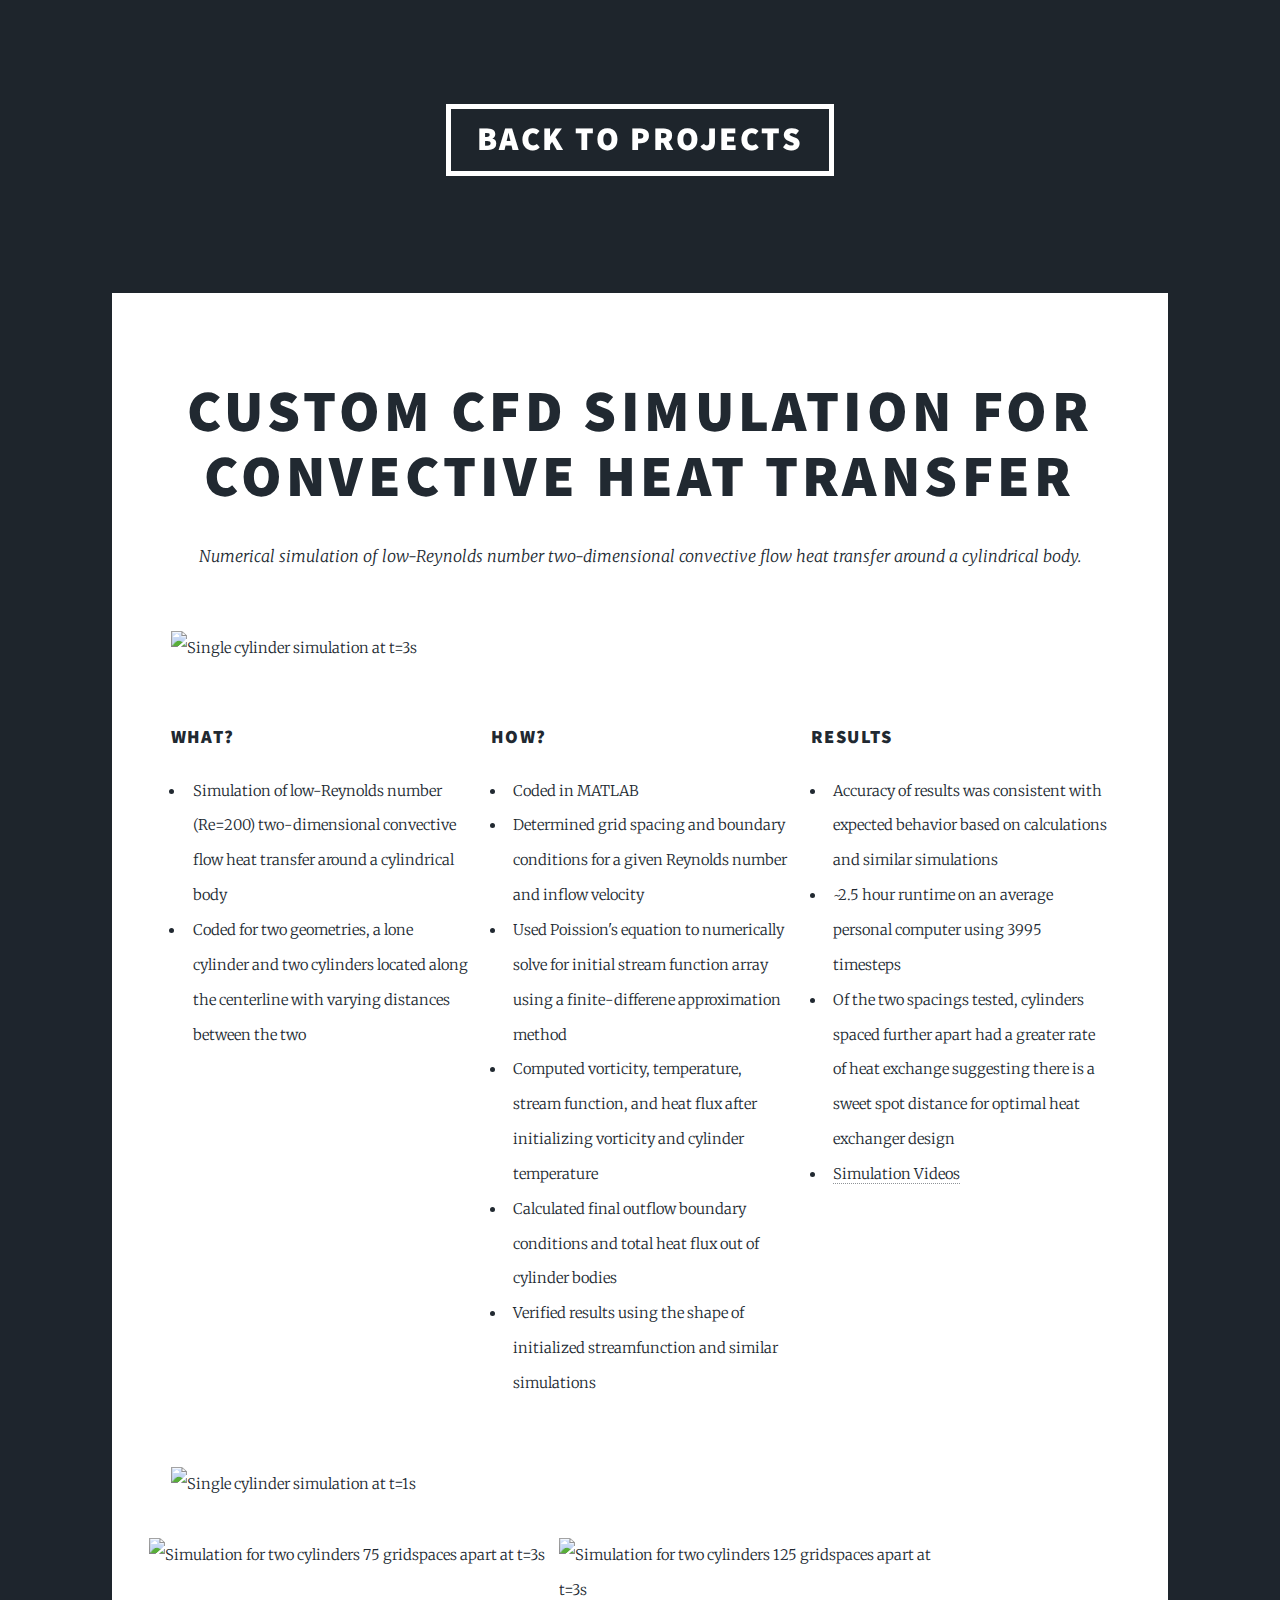
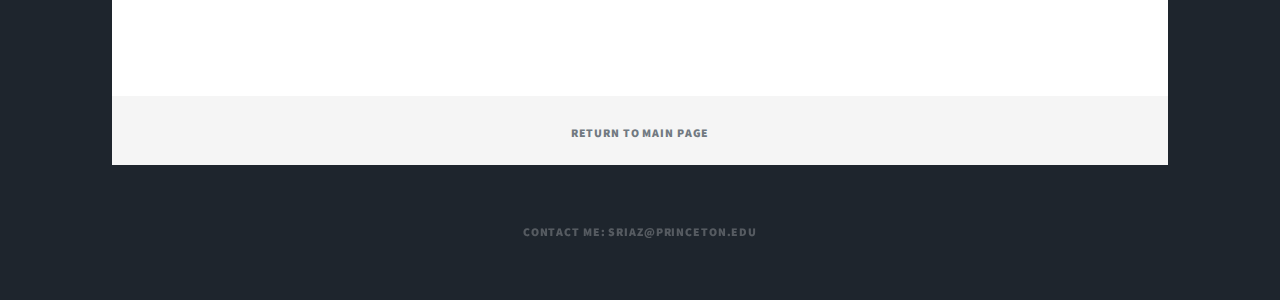
==== CFD.html @ 9a756083 "Add files via upload" ====
<!DOCTYPE HTML>
<!--
	Massively by HTML5 UP
	html5up.net | @ajlkn
	Free for personal and commercial use under the CCA 3.0 license (html5up.net/license)
-->
<html>
	<head>
		<title>Custom CFD Simulation For Convective Heat Transfer</title>
		<meta charset="utf-8" />
		<meta name="viewport" content="width=device-width, initial-scale=0.75, user-scalable=no" />
		<link rel="stylesheet" href="assets/css/main.css" />
		<noscript><link rel="stylesheet" href="assets/css/noscript.css" /></noscript>
	</head>
	<body class="is-preload">

		<!-- Wrapper -->
			<div id="wrapper">

				<!-- Header -->
					<header id="header">
						<a href="index.html" class="logo">Back to Projects</a>
					</header>


				<!-- Main -->
					<div id="main">

						<!-- Post -->
							<section class="post">
								<header class="major">
									<h1>Custom CFD Simulation For Convective Heat Transfer</h1>
									<p>Numerical simulation of low-Reynolds number two-dimensional convective flow heat transfer around a cylindrical body.</p>
								</header>
								<div class="image main"><img src="Heat Transfer CFD\normal2.png" alt="Single cylinder simulation at t=3s"" onclick="enlargeImage(this)" /></div>
								<div id="myModal" style="display:none; position: fixed; z-index: 1; left: 0; top: 0; width: 100%; height: 100%; overflow: auto; background-color: rgb(0,0,0); background-color: rgba(0,0,0,0.9);">
									<span class="close" onclick="closeModal()" style="position: absolute; top: 15px; right: 35px; color: #f1f1f1; font-size: 40px; font-weight: bold; cursor: pointer;">&times;</span>
									<img class="modal-content" id="img01" style="margin: auto; display: block; width: 100%; max-width: 700px;">
									<div id="caption" style="color: #ffffff; font-size: 20px; padding: 10px 20px; text-align: left;"></div>
								  </div>
								  
								  <div class="row">
									<div class="col-4 col-12-small">

										<h3>What?</h3>
										<ul>
											<li>Simulation of low-Reynolds number (Re=200) two-dimensional convective flow heat transfer around a cylindrical body</li>
											<li>Coded for two geometries, a lone cylinder and two cylinders located along the centerline with varying distances between the two</li>
										</ul>
									</div>
									<div class="col-4 col-12-small">

										<h3>How?</h3>
										<ul>
											<li>Coded in MATLAB</li>
											<li>Determined grid spacing and boundary conditions for a given Reynolds number and inflow velocity</li>	
											<li>Used Poission's equation to numerically solve for initial stream function array using a finite-differene approximation method</li>
											<li>Computed vorticity, temperature, stream function, and heat flux after initializing vorticity and cylinder temperature</li>
											<li>Calculated final outflow boundary conditions and total heat flux out of cylinder bodies </li>
											<li>Verified results using the shape of initialized streamfunction and similar simulations</li>
										</ul>					
									</div>	
									<div class="col-4 col-12-small">

										<h3>Results</h3>
										<ul>
											<li>Accuracy of results was consistent with expected behavior based on calculations and similar simulations</li>
											<li>~2.5 hour runtime on an average personal computer using 3995 timesteps</li>
											<li>Of the two spacings tested, cylinders spaced further apart had a greater rate of heat exchange suggesting there is a sweet spot distance for optimal heat exchanger design</li>
											<li><a href="https://drive.google.com/drive/folders/1u7-xVvU9gEZfd0DaoTdD0vMTlYi9WQLC?usp=drive_link">Simulation Videos</a></li>
										</ul>					
									</div>	
									<span class="image fit"><img src="Heat Transfer CFD\normal1.png" alt="Single cylinder simulation at t=1s" onclick="enlargeImage(this)" /></span>

									<div class="box alt">
											<div class="row gtr-50 gtr-uniform">
												<div class="col-6"><span class="image fit"><img src="Heat Transfer CFD\closesim.png"" alt="Simulation for two cylinders 75 gridspaces apart at t=3s" onclick="enlargeImage(this)" /></span></div>
												<div class="col-6"><span class="image fit"><img src="Heat Transfer CFD\longsim.png" alt="Simulation for two cylinders 125 gridspaces apart at t=3s" onclick="enlargeImage(this)" /></span></div>
									
								</section>

					</div>

				<!-- Footer -->
				
					<footer id="footer">
						
						<section class="split contact"> 
						<div style="display: flex; justify-content: center; margin-top: 2em">
							<p>	<h3><a href="index.html"> Return to Main Page</a></h3></p>
						</div>
						</section>
					</footer>
			
				<!-- Copyright -->
					<div id="copyright">
						<ul>Contact Me:  sriaz@princeton.edu</ul>
					</div>

			</div>

		<!-- Scripts -->
			<script src="assets/js/jquery.min.js"></script>
			<script src="assets/js/jquery.scrollex.min.js"></script>
			<script src="assets/js/jquery.scrolly.min.js"></script>
			<script src="assets/js/browser.min.js"></script>
			<script src="assets/js/breakpoints.min.js"></script>
			<script src="assets/js/util.js"></script>
			<script src="assets/js/main.js"></script>
			<script src="assets/js/enlargeimage.js"></script>

	</body>
</html>
---- assets/css/main.css ----
@import url(fontawesome-all.min.css);
@import url("https://fonts.googleapis.com/css?family=Merriweather:300,700,300italic,700italic|Source+Sans+Pro:900");

/*
	Massively by HTML5 UP
	html5up.net | @ajlkn
	Free for personal and commercial use under the CCA 3.0 license (html5up.net/license)
*/

/* Optional: Add some CSS for animation (fade-in effect) */
/* Style for the modal background */
#myModal {
	display: none; /* Hidden by default */
	position: fixed; /* Stay in place */
	z-index: 1000; /* Sit on top */
	left: 0;
	top: 0;
	width: 100%; /* Full width */
	height: 100%; /* Full height */
	overflow: auto; /* Enable scroll if needed */
	background-color: rgb(0, 0, 0); /* Fallback color */
	background-color: rgba(0, 0, 0, 0.9); /* Black w/ opacity */
  }
  
  /* Style for the close button */
  .close {
	position: absolute;
	top: 15px;
	right: 35px;
	color: #f1f1f1;
	font-size: 40px;
	font-weight: bold;
	cursor: pointer;
  }
  
  /* Style to center the modal content */
  .modal-content {
	position: absolute;
	top: 50%;
	left: 50%;
	transform: translate(-50%, -50%);
	width: 100%; /* You can adjust this or set max-width */
  }
  
  /* Optional: Animation for appearance */
  .modal-content {
	animation-name: zoom;
	animation-duration: 0.6s;
  }
  
  @keyframes zoom {
	from {transform: scale(0) translate(-50%, -50%);}
	to {transform: scale(1) translate(-50%, -50%);}
  }
  
  /* Style for the caption text */
  #caption {
	color: #ccc;
	font-size: 20px;
	padding: 10px 20px;
	text-align: center;
	position: absolute;
	bottom: 20px;
	width: 100%;
	text-align: center;
  }
  

  
html, body, div, span, applet, object,
iframe, h1, h2, h3, h4, h5, h6, p, blockquote,
pre, a, abbr, acronym, address, big, cite,
code, del, dfn, em, img, ins, kbd, q, s, samp,
small, strike, strong, sub, sup, tt, var, b,
u, i, center, dl, dt, dd, ol, ul, li, fieldset,
form, label, legend, table, caption, tbody,
tfoot, thead, tr, th, td, article, aside,
canvas, details, embed, figure, figcaption,
footer, header, hgroup, menu, nav, output, ruby,
section, summary, time, mark, audio, video {
	margin: 0;
	padding: 0;
	border: 0;
	font-size: 100%;
	font: inherit;
	vertical-align: baseline;}

article, aside, details, figcaption, figure,
footer, header, hgroup, menu, nav, section {
	display: block;}

body {
	line-height: 1;
}

ol, ul {
	list-style: none;
}

blockquote, q {
	quotes: none;
}

	blockquote:before, blockquote:after, q:before, q:after {
		content: '';
		content: none;
	}

table {
	border-collapse: collapse;
	border-spacing: 0;
}

body {
	-webkit-text-size-adjust: none;
}

mark {
	background-color: transparent;
	color: inherit;
}

input::-moz-focus-inner {
	border: 0;
	padding: 0;
}

input, select, textarea {
	-moz-appearance: none;
	-webkit-appearance: none;
	-ms-appearance: none;
	appearance: none;
}

/* Basic */

	@-ms-viewport {
		width: device-width;
	}

	body {
		-ms-overflow-style: scrollbar;
	}

	@media screen and (max-width: 480px) {

		html, body {
			min-width: 320px;
		}

	}

	html {
		box-sizing: border-box;
	}

	*, *:before, *:after {
		box-sizing: inherit;
	}

	body {
		background-color: #1e252d;
	}

		body.is-preload *, body.is-preload *:before, body.is-preload *:after {
			-moz-animation: none !important;
			-webkit-animation: none !important;
			-ms-animation: none !important;
			animation: none !important;
			-moz-transition: none !important;
			-webkit-transition: none !important;
			-ms-transition: none !important;
			transition: none !important;
		}

/* Type */

	html {
		font-size: 16pt;
	}

		@media screen and (max-width: 1680px) {

			html {
				font-size: 12pt;
			}

		}

		@media screen and (max-width: 1280px) {

			html {
				font-size: 11pt;
			}

		}

		@media screen and (max-width: 360px) {

			html {
				font-size: 10pt;
			}

		}

	body {
		color: #212931;
	}

	body, input, select, textarea {
		font-family: "Merriweather", Georgia, serif;
		font-weight: 300;
		font-size: 1rem;
		line-height: 2.375;
	}

	a {
		-moz-transition: color 0.2s ease-in-out, background-color 0.2s ease-in-out, border-color 0.2s ease-in-out, box-shadow 0.2s ease-in-out;
		-webkit-transition: color 0.2s ease-in-out, background-color 0.2s ease-in-out, border-color 0.2s ease-in-out, box-shadow 0.2s ease-in-out;
		-ms-transition: color 0.2s ease-in-out, background-color 0.2s ease-in-out, border-color 0.2s ease-in-out, box-shadow 0.2s ease-in-out;
		transition: color 0.2s ease-in-out, background-color 0.2s ease-in-out, border-color 0.2s ease-in-out, box-shadow 0.2s ease-in-out;
		border-bottom: dotted 1px;
		text-decoration: none;
	}

		a:hover {
			border-bottom-color: transparent;
		}

	strong, b {
		font-weight: 600;
	}

	em, i {
		font-style: italic;
	}

	p {
		text-align: justify;
		margin: 0 0 2rem 0;
	}

	h1, h2, h3, h4, h5, h6 {
		font-family: "Source Sans Pro", Helvetica, sans-serif;
		font-weight: 900;
		line-height: 1.5;
		letter-spacing: 0.075em;
		text-transform: uppercase;
		margin: 0 0 1rem 0;
	}

		h1 a, h2 a, h3 a, h4 a, h5 a, h6 a {
			border-bottom: 0;
			color: inherit;
			text-decoration: none;
		}

	h1 {
		font-size: 4rem;
		line-height: 1.1;
		margin: 0 0 2rem 0;
	}

	h2 {
		font-size: 1.75rem;
		line-height: 1.3;
		margin: 0 0 1.5rem 0;
	}

	h3 {
		font-size: 1.25rem;
		margin: 0 0 1.5rem 0;
	}

	h4 {
		font-size: 1rem;
	}

	h5 {
		font-size: 0.9rem;
	}

	h6 {
		font-size: 0.8rem;
	}

	sub {
		font-size: 0.8rem;
		position: relative;
		top: 0.5rem;
	}

	sup {
		font-size: 0.8rem;
		position: relative;
		top: -0.5rem;
	}

	blockquote {
		border-left: solid 4px;
		font-style: italic;
		margin: 0 0 2rem 0;
		padding: 0.5rem 0 0.5rem 2rem;
	}

	code {
		border: solid 2px;
		font-family: "Courier New", monospace;
		font-size: 0.9rem;
		margin: 0 0.25rem;
		padding: 0.25rem 0.65rem;
	}

	pre {
		-webkit-overflow-scrolling: touch;
		font-family: "Courier New", monospace;
		font-size: 0.9rem;
		margin: 0 0 2rem 0;
	}

		pre code {
			display: block;
			line-height: 1.75;
			padding: 1rem 1.5rem;
			overflow-x: auto;
		}

	hr {
		border: 0;
		border-bottom: solid 2px;
		margin: 3rem 0;
	}

		hr.major {
			margin: 5rem 0;
		}

	.align-left {
		text-align: left;
	}

	.align-center {
		text-align: center;
	}

	.align-right {
		text-align: right;
	}

	input, select, textarea {
		color: #212931;
	}

	a {
		color: #212931;
		border-bottom-color: rgba(33, 41, 49, 0.5);
	}

		a:hover {
			border-bottom-color: transparent;
			color: #18bfef !important;
		}

	strong, b {
		color: #212931;
	}

	h1, h2, h3, h4, h5, h6 {
		color: #212931;
	}

	blockquote {
		border-left-color: #eeeeee;
	}

	code {
		background: rgba(220, 220, 220, 0.25);
		border-color: #eeeeee;
	}

	hr {
		border-bottom-color: #eeeeee;
	}

/* Row */

	.row {
		display: flex;
		flex-wrap: wrap;
		box-sizing: border-box;
		align-items: stretch;
	}

		.row > * {
			box-sizing: border-box;
		}

		.row.gtr-uniform > * > :last-child {
			margin-bottom: 0;
		}

		.row.aln-left {
			justify-content: flex-start;
		}

		.row.aln-center {
			justify-content: center;
		}

		.row.aln-right {
			justify-content: flex-end;
		}

		.row.aln-top {
			align-items: flex-start;
		}

		.row.aln-middle {
			align-items: center;
		}

		.row.aln-bottom {
			align-items: flex-end;
		}

		.row > .imp {
			order: -1;
		}

		.row > .col-1 {
			width: 8.33333%;
		}

		.row > .off-1 {
			margin-left: 8.33333%;
		}

		.row > .col-2 {
			width: 16.66667%;
		}

		.row > .off-2 {
			margin-left: 16.66667%;
		}

		.row > .col-3 {
			width: 25%;
		}

		.row > .off-3 {
			margin-left: 25%;
		}

		.row > .col-4 {
			width: 33.33333%;
		}

		.row > .off-4 {
			margin-left: 33.33333%;
		}

		.row > .col-5 {
			width: 41.66667%;
		}

		.row > .off-5 {
			margin-left: 41.66667%;
		}

		.row > .col-6 {
			width: 50%;
		}

		.row > .off-6 {
			margin-left: 50%;
		}

		.row > .col-7 {
			width: 58.33333%;
		}

		.row > .off-7 {
			margin-left: 58.33333%;
		}

		.row > .col-8 {
			width: 66.66667%;
		}

		.row > .off-8 {
			margin-left: 66.66667%;
		}

		.row > .col-9 {
			width: 75%;
		}

		.row > .off-9 {
			margin-left: 75%;
		}

		.row > .col-10 {
			width: 83.33333%;
		}

		.row > .off-10 {
			margin-left: 83.33333%;
		}

		.row > .col-11 {
			width: 91.66667%;
		}

		.row > .off-11 {
			margin-left: 91.66667%;
		}

		.row > .col-12 {
			width: 100%;
		}

		.row > .off-12 {
			margin-left: 100%;
		}

		.row.gtr-0 {
			margin-top: 0;
			margin-left: 0rem;
		}

			.row.gtr-0 > * {
				padding: 0 0 0 0rem;
			}

			.row.gtr-0.gtr-uniform {
				margin-top: 0rem;
			}

				.row.gtr-0.gtr-uniform > * {
					padding-top: 0rem;
				}

		.row.gtr-25 {
			margin-top: 0;
			margin-left: -0.375rem;
		}

			.row.gtr-25 > * {
				padding: 0 0 0 0.375rem;
			}

			.row.gtr-25.gtr-uniform {
				margin-top: -0.375rem;
			}

				.row.gtr-25.gtr-uniform > * {
					padding-top: 0.375rem;
				}

		.row.gtr-50 {
			margin-top: 0;
			margin-left: -0.75rem;
		}

			.row.gtr-50 > * {
				padding: 0 0 0 0.75rem;
			}

			.row.gtr-50.gtr-uniform {
				margin-top: -0.75rem;
			}

				.row.gtr-50.gtr-uniform > * {
					padding-top: 0.75rem;
				}

		.row {
			margin-top: 0;
			margin-left: -1.5rem;
		}

			.row > * {
				padding: 0 0 0 1.5rem;
			}

			.row.gtr-uniform {
				margin-top: -1.5rem;
			}

				.row.gtr-uniform > * {
					padding-top: 1.5rem;
				}

		.row.gtr-150 {
			margin-top: 0;
			margin-left: -2.25rem;
		}

			.row.gtr-150 > * {
				padding: 0 0 0 2.25rem;
			}

			.row.gtr-150.gtr-uniform {
				margin-top: -2.25rem;
			}

				.row.gtr-150.gtr-uniform > * {
					padding-top: 2.25rem;
				}

		.row.gtr-200 {
			margin-top: 0;
			margin-left: -3rem;
		}

			.row.gtr-200 > * {
				padding: 0 0 0 3rem;
			}

			.row.gtr-200.gtr-uniform {
				margin-top: -3rem;
			}

				.row.gtr-200.gtr-uniform > * {
					padding-top: 3rem;
				}

		@media screen and (max-width: 1680px) {

			.row {
				display: flex;
				flex-wrap: wrap;
				box-sizing: border-box;
				align-items: stretch;
			}

				.row > * {
					box-sizing: border-box;
				}

				.row.gtr-uniform > * > :last-child {
					margin-bottom: 0;
				}

				.row.aln-left {
					justify-content: flex-start;
				}

				.row.aln-center {
					justify-content: center;
				}

				.row.aln-right {
					justify-content: flex-end;
				}

				.row.aln-top {
					align-items: flex-start;
				}

				.row.aln-middle {
					align-items: center;
				}

				.row.aln-bottom {
					align-items: flex-end;
				}

				.row > .imp-xlarge {
					order: -1;
				}

				.row > .col-1-xlarge {
					width: 8.33333%;
				}

				.row > .off-1-xlarge {
					margin-left: 8.33333%;
				}

				.row > .col-2-xlarge {
					width: 16.66667%;
				}

				.row > .off-2-xlarge {
					margin-left: 16.66667%;
				}

				.row > .col-3-xlarge {
					width: 25%;
				}

				.row > .off-3-xlarge {
					margin-left: 25%;
				}

				.row > .col-4-xlarge {
					width: 33.33333%;
				}

				.row > .off-4-xlarge {
					margin-left: 33.33333%;
				}

				.row > .col-5-xlarge {
					width: 41.66667%;
				}

				.row > .off-5-xlarge {
					margin-left: 41.66667%;
				}

				.row > .col-6-xlarge {
					width: 50%;
				}

				.row > .off-6-xlarge {
					margin-left: 50%;
				}

				.row > .col-7-xlarge {
					width: 58.33333%;
				}

				.row > .off-7-xlarge {
					margin-left: 58.33333%;
				}

				.row > .col-8-xlarge {
					width: 66.66667%;
				}

				.row > .off-8-xlarge {
					margin-left: 66.66667%;
				}

				.row > .col-9-xlarge {
					width: 75%;
				}

				.row > .off-9-xlarge {
					margin-left: 75%;
				}

				.row > .col-10-xlarge {
					width: 83.33333%;
				}

				.row > .off-10-xlarge {
					margin-left: 83.33333%;
				}

				.row > .col-11-xlarge {
					width: 91.66667%;
				}

				.row > .off-11-xlarge {
					margin-left: 91.66667%;
				}

				.row > .col-12-xlarge {
					width: 100%;
				}

				.row > .off-12-xlarge {
					margin-left: 100%;
				}

				.row.gtr-0 {
					margin-top: 0;
					margin-left: 0rem;
				}

					.row.gtr-0 > * {
						padding: 0 0 0 0rem;
					}

					.row.gtr-0.gtr-uniform {
						margin-top: 0rem;
					}

						.row.gtr-0.gtr-uniform > * {
							padding-top: 0rem;
						}

				.row.gtr-25 {
					margin-top: 0;
					margin-left: -0.375rem;
				}

					.row.gtr-25 > * {
						padding: 0 0 0 0.375rem;
					}

					.row.gtr-25.gtr-uniform {
						margin-top: -0.375rem;
					}

						.row.gtr-25.gtr-uniform > * {
							padding-top: 0.375rem;
						}

				.row.gtr-50 {
					margin-top: 0;
					margin-left: -0.75rem;
				}

					.row.gtr-50 > * {
						padding: 0 0 0 0.75rem;
					}

					.row.gtr-50.gtr-uniform {
						margin-top: -0.75rem;
					}

						.row.gtr-50.gtr-uniform > * {
							padding-top: 0.75rem;
						}

				.row {
					margin-top: 0;
					margin-left: -1.5rem;
				}

					.row > * {
						padding: 0 0 0 1.5rem;
					}

					.row.gtr-uniform {
						margin-top: -1.5rem;
					}

						.row.gtr-uniform > * {
							padding-top: 1.5rem;
						}

				.row.gtr-150 {
					margin-top: 0;
					margin-left: -2.25rem;
				}

					.row.gtr-150 > * {
						padding: 0 0 0 2.25rem;
					}

					.row.gtr-150.gtr-uniform {
						margin-top: -2.25rem;
					}

						.row.gtr-150.gtr-uniform > * {
							padding-top: 2.25rem;
						}

				.row.gtr-200 {
					margin-top: 0;
					margin-left: -3rem;
				}

					.row.gtr-200 > * {
						padding: 0 0 0 3rem;
					}

					.row.gtr-200.gtr-uniform {
						margin-top: -3rem;
					}

						.row.gtr-200.gtr-uniform > * {
							padding-top: 3rem;
						}

		}

		@media screen and (max-width: 1280px) {

			.row {
				display: flex;
				flex-wrap: wrap;
				box-sizing: border-box;
				align-items: stretch;
			}

				.row > * {
					box-sizing: border-box;
				}

				.row.gtr-uniform > * > :last-child {
					margin-bottom: 0;
				}

				.row.aln-left {
					justify-content: flex-start;
				}

				.row.aln-center {
					justify-content: center;
				}

				.row.aln-right {
					justify-content: flex-end;
				}

				.row.aln-top {
					align-items: flex-start;
				}

				.row.aln-middle {
					align-items: center;
				}

				.row.aln-bottom {
					align-items: flex-end;
				}

				.row > .imp-large {
					order: -1;
				}

				.row > .col-1-large {
					width: 8.33333%;
				}

				.row > .off-1-large {
					margin-left: 8.33333%;
				}

				.row > .col-2-large {
					width: 16.66667%;
				}

				.row > .off-2-large {
					margin-left: 16.66667%;
				}

				.row > .col-3-large {
					width: 25%;
				}

				.row > .off-3-large {
					margin-left: 25%;
				}

				.row > .col-4-large {
					width: 33.33333%;
				}

				.row > .off-4-large {
					margin-left: 33.33333%;
				}

				.row > .col-5-large {
					width: 41.66667%;
				}

				.row > .off-5-large {
					margin-left: 41.66667%;
				}

				.row > .col-6-large {
					width: 50%;
				}

				.row > .off-6-large {
					margin-left: 50%;
				}

				.row > .col-7-large {
					width: 58.33333%;
				}

				.row > .off-7-large {
					margin-left: 58.33333%;
				}

				.row > .col-8-large {
					width: 66.66667%;
				}

				.row > .off-8-large {
					margin-left: 66.66667%;
				}

				.row > .col-9-large {
					width: 75%;
				}

				.row > .off-9-large {
					margin-left: 75%;
				}

				.row > .col-10-large {
					width: 83.33333%;
				}

				.row > .off-10-large {
					margin-left: 83.33333%;
				}

				.row > .col-11-large {
					width: 91.66667%;
				}

				.row > .off-11-large {
					margin-left: 91.66667%;
				}

				.row > .col-12-large {
					width: 100%;
				}

				.row > .off-12-large {
					margin-left: 100%;
				}

				.row.gtr-0 {
					margin-top: 0;
					margin-left: 0rem;
				}

					.row.gtr-0 > * {
						padding: 0 0 0 0rem;
					}

					.row.gtr-0.gtr-uniform {
						margin-top: 0rem;
					}

						.row.gtr-0.gtr-uniform > * {
							padding-top: 0rem;
						}

				.row.gtr-25 {
					margin-top: 0;
					margin-left: -0.375rem;
				}

					.row.gtr-25 > * {
						padding: 0 0 0 0.375rem;
					}

					.row.gtr-25.gtr-uniform {
						margin-top: -0.375rem;
					}

						.row.gtr-25.gtr-uniform > * {
							padding-top: 0.375rem;
						}

				.row.gtr-50 {
					margin-top: 0;
					margin-left: -0.75rem;
				}

					.row.gtr-50 > * {
						padding: 0 0 0 0.75rem;
					}

					.row.gtr-50.gtr-uniform {
						margin-top: -0.75rem;
					}

						.row.gtr-50.gtr-uniform > * {
							padding-top: 0.75rem;
						}

				.row {
					margin-top: 0;
					margin-left: -1.5rem;
				}

					.row > * {
						padding: 0 0 0 1.5rem;
					}

					.row.gtr-uniform {
						margin-top: -1.5rem;
					}

						.row.gtr-uniform > * {
							padding-top: 1.5rem;
						}

				.row.gtr-150 {
					margin-top: 0;
					margin-left: -2.25rem;
				}

					.row.gtr-150 > * {
						padding: 0 0 0 2.25rem;
					}

					.row.gtr-150.gtr-uniform {
						margin-top: -2.25rem;
					}

						.row.gtr-150.gtr-uniform > * {
							padding-top: 2.25rem;
						}

				.row.gtr-200 {
					margin-top: 0;
					margin-left: -3rem;
				}

					.row.gtr-200 > * {
						padding: 0 0 0 3rem;
					}

					.row.gtr-200.gtr-uniform {
						margin-top: -3rem;
					}

						.row.gtr-200.gtr-uniform > * {
							padding-top: 3rem;
						}

		}

		@media screen and (max-width: 980px) {

			.row {
				display: flex;
				flex-wrap: wrap;
				box-sizing: border-box;
				align-items: stretch;
			}

				.row > * {
					box-sizing: border-box;
				}

				.row.gtr-uniform > * > :last-child {
					margin-bottom: 0;
				}

				.row.aln-left {
					justify-content: flex-start;
				}

				.row.aln-center {
					justify-content: center;
				}

				.row.aln-right {
					justify-content: flex-end;
				}

				.row.aln-top {
					align-items: flex-start;
				}

				.row.aln-middle {
					align-items: center;
				}

				.row.aln-bottom {
					align-items: flex-end;
				}

				.row > .imp-medium {
					order: -1;
				}

				.row > .col-1-medium {
					width: 8.33333%;
				}

				.row > .off-1-medium {
					margin-left: 8.33333%;
				}

				.row > .col-2-medium {
					width: 16.66667%;
				}

				.row > .off-2-medium {
					margin-left: 16.66667%;
				}

				.row > .col-3-medium {
					width: 25%;
				}

				.row > .off-3-medium {
					margin-left: 25%;
				}

				.row > .col-4-medium {
					width: 33.33333%;
				}

				.row > .off-4-medium {
					margin-left: 33.33333%;
				}

				.row > .col-5-medium {
					width: 41.66667%;
				}

				.row > .off-5-medium {
					margin-left: 41.66667%;
				}

				.row > .col-6-medium {
					width: 50%;
				}

				.row > .off-6-medium {
					margin-left: 50%;
				}

				.row > .col-7-medium {
					width: 58.33333%;
				}

				.row > .off-7-medium {
					margin-left: 58.33333%;
				}

				.row > .col-8-medium {
					width: 66.66667%;
				}

				.row > .off-8-medium {
					margin-left: 66.66667%;
				}

				.row > .col-9-medium {
					width: 75%;
				}

				.row > .off-9-medium {
					margin-left: 75%;
				}

				.row > .col-10-medium {
					width: 83.33333%;
				}

				.row > .off-10-medium {
					margin-left: 83.33333%;
				}

				.row > .col-11-medium {
					width: 91.66667%;
				}

				.row > .off-11-medium {
					margin-left: 91.66667%;
				}

				.row > .col-12-medium {
					width: 100%;
				}

				.row > .off-12-medium {
					margin-left: 100%;
				}

				.row.gtr-0 {
					margin-top: 0;
					margin-left: 0rem;
				}

					.row.gtr-0 > * {
						padding: 0 0 0 0rem;
					}

					.row.gtr-0.gtr-uniform {
						margin-top: 0rem;
					}

						.row.gtr-0.gtr-uniform > * {
							padding-top: 0rem;
						}

				.row.gtr-25 {
					margin-top: 0;
					margin-left: -0.375rem;
				}

					.row.gtr-25 > * {
						padding: 0 0 0 0.375rem;
					}

					.row.gtr-25.gtr-uniform {
						margin-top: -0.375rem;
					}

						.row.gtr-25.gtr-uniform > * {
							padding-top: 0.375rem;
						}

				.row.gtr-50 {
					margin-top: 0;
					margin-left: -0.75rem;
				}

					.row.gtr-50 > * {
						padding: 0 0 0 0.75rem;
					}

					.row.gtr-50.gtr-uniform {
						margin-top: -0.75rem;
					}

						.row.gtr-50.gtr-uniform > * {
							padding-top: 0.75rem;
						}

				.row {
					margin-top: 0;
					margin-left: -1.5rem;
				}

					.row > * {
						padding: 0 0 0 1.5rem;
					}

					.row.gtr-uniform {
						margin-top: -1.5rem;
					}

						.row.gtr-uniform > * {
							padding-top: 1.5rem;
						}

				.row.gtr-150 {
					margin-top: 0;
					margin-left: -2.25rem;
				}

					.row.gtr-150 > * {
						padding: 0 0 0 2.25rem;
					}

					.row.gtr-150.gtr-uniform {
						margin-top: -2.25rem;
					}

						.row.gtr-150.gtr-uniform > * {
							padding-top: 2.25rem;
						}

				.row.gtr-200 {
					margin-top: 0;
					margin-left: -3rem;
				}

					.row.gtr-200 > * {
						padding: 0 0 0 3rem;
					}

					.row.gtr-200.gtr-uniform {
						margin-top: -3rem;
					}

						.row.gtr-200.gtr-uniform > * {
							padding-top: 3rem;
						}

		}

		@media screen and (max-width: 736px) {

			.row {
				display: flex;
				flex-wrap: wrap;
				box-sizing: border-box;
				align-items: stretch;
			}

				.row > * {
					box-sizing: border-box;
				}

				.row.gtr-uniform > * > :last-child {
					margin-bottom: 0;
				}

				.row.aln-left {
					justify-content: flex-start;
				}

				.row.aln-center {
					justify-content: center;
				}

				.row.aln-right {
					justify-content: flex-end;
				}

				.row.aln-top {
					align-items: flex-start;
				}

				.row.aln-middle {
					align-items: center;
				}

				.row.aln-bottom {
					align-items: flex-end;
				}

				.row > .imp-small {
					order: -1;
				}

				.row > .col-1-small {
					width: 8.33333%;
				}

				.row > .off-1-small {
					margin-left: 8.33333%;
				}

				.row > .col-2-small {
					width: 16.66667%;
				}

				.row > .off-2-small {
					margin-left: 16.66667%;
				}

				.row > .col-3-small {
					width: 25%;
				}

				.row > .off-3-small {
					margin-left: 25%;
				}

				.row > .col-4-small {
					width: 33.33333%;
				}

				.row > .off-4-small {
					margin-left: 33.33333%;
				}

				.row > .col-5-small {
					width: 41.66667%;
				}

				.row > .off-5-small {
					margin-left: 41.66667%;
				}

				.row > .col-6-small {
					width: 50%;
				}

				.row > .off-6-small {
					margin-left: 50%;
				}

				.row > .col-7-small {
					width: 58.33333%;
				}

				.row > .off-7-small {
					margin-left: 58.33333%;
				}

				.row > .col-8-small {
					width: 66.66667%;
				}

				.row > .off-8-small {
					margin-left: 66.66667%;
				}

				.row > .col-9-small {
					width: 75%;
				}

				.row > .off-9-small {
					margin-left: 75%;
				}

				.row > .col-10-small {
					width: 83.33333%;
				}

				.row > .off-10-small {
					margin-left: 83.33333%;
				}

				.row > .col-11-small {
					width: 91.66667%;
				}

				.row > .off-11-small {
					margin-left: 91.66667%;
				}

				.row > .col-12-small {
					width: 100%;
				}

				.row > .off-12-small {
					margin-left: 100%;
				}

				.row.gtr-0 {
					margin-top: 0;
					margin-left: 0rem;
				}

					.row.gtr-0 > * {
						padding: 0 0 0 0rem;
					}

					.row.gtr-0.gtr-uniform {
						margin-top: 0rem;
					}

						.row.gtr-0.gtr-uniform > * {
							padding-top: 0rem;
						}

				.row.gtr-25 {
					margin-top: 0;
					margin-left: -0.375rem;
				}

					.row.gtr-25 > * {
						padding: 0 0 0 0.375rem;
					}

					.row.gtr-25.gtr-uniform {
						margin-top: -0.375rem;
					}

						.row.gtr-25.gtr-uniform > * {
							padding-top: 0.375rem;
						}

				.row.gtr-50 {
					margin-top: 0;
					margin-left: -0.75rem;
				}

					.row.gtr-50 > * {
						padding: 0 0 0 0.75rem;
					}

					.row.gtr-50.gtr-uniform {
						margin-top: -0.75rem;
					}

						.row.gtr-50.gtr-uniform > * {
							padding-top: 0.75rem;
						}

				.row {
					margin-top: 0;
					margin-left: -1.5rem;
				}

					.row > * {
						padding: 0 0 0 1.5rem;
					}

					.row.gtr-uniform {
						margin-top: -1.5rem;
					}

						.row.gtr-uniform > * {
							padding-top: 1.5rem;
						}

				.row.gtr-150 {
					margin-top: 0;
					margin-left: -2.25rem;
				}

					.row.gtr-150 > * {
						padding: 0 0 0 2.25rem;
					}

					.row.gtr-150.gtr-uniform {
						margin-top: -2.25rem;
					}

						.row.gtr-150.gtr-uniform > * {
							padding-top: 2.25rem;
						}

				.row.gtr-200 {
					margin-top: 0;
					margin-left: -3rem;
				}

					.row.gtr-200 > * {
						padding: 0 0 0 3rem;
					}

					.row.gtr-200.gtr-uniform {
						margin-top: -3rem;
					}

						.row.gtr-200.gtr-uniform > * {
							padding-top: 3rem;
						}

		}

		@media screen and (max-width: 480px) {

			.row {
				display: flex;
				flex-wrap: wrap;
				box-sizing: border-box;
				align-items: stretch;
			}

				.row > * {
					box-sizing: border-box;
				}

				.row.gtr-uniform > * > :last-child {
					margin-bottom: 0;
				}

				.row.aln-left {
					justify-content: flex-start;
				}

				.row.aln-center {
					justify-content: center;
				}

				.row.aln-right {
					justify-content: flex-end;
				}

				.row.aln-top {
					align-items: flex-start;
				}

				.row.aln-middle {
					align-items: center;
				}

				.row.aln-bottom {
					align-items: flex-end;
				}

				.row > .imp-xsmall {
					order: -1;
				}

				.row > .col-1-xsmall {
					width: 8.33333%;
				}

				.row > .off-1-xsmall {
					margin-left: 8.33333%;
				}

				.row > .col-2-xsmall {
					width: 16.66667%;
				}

				.row > .off-2-xsmall {
					margin-left: 16.66667%;
				}

				.row > .col-3-xsmall {
					width: 25%;
				}

				.row > .off-3-xsmall {
					margin-left: 25%;
				}

				.row > .col-4-xsmall {
					width: 33.33333%;
				}

				.row > .off-4-xsmall {
					margin-left: 33.33333%;
				}

				.row > .col-5-xsmall {
					width: 41.66667%;
				}

				.row > .off-5-xsmall {
					margin-left: 41.66667%;
				}

				.row > .col-6-xsmall {
					width: 50%;
				}

				.row > .off-6-xsmall {
					margin-left: 50%;
				}

				.row > .col-7-xsmall {
					width: 58.33333%;
				}

				.row > .off-7-xsmall {
					margin-left: 58.33333%;
				}

				.row > .col-8-xsmall {
					width: 66.66667%;
				}

				.row > .off-8-xsmall {
					margin-left: 66.66667%;
				}

				.row > .col-9-xsmall {
					width: 75%;
				}

				.row > .off-9-xsmall {
					margin-left: 75%;
				}

				.row > .col-10-xsmall {
					width: 83.33333%;
				}

				.row > .off-10-xsmall {
					margin-left: 83.33333%;
				}

				.row > .col-11-xsmall {
					width: 91.66667%;
				}

				.row > .off-11-xsmall {
					margin-left: 91.66667%;
				}

				.row > .col-12-xsmall {
					width: 100%;
				}

				.row > .off-12-xsmall {
					margin-left: 100%;
				}

				.row.gtr-0 {
					margin-top: 0;
					margin-left: 0rem;
				}

					.row.gtr-0 > * {
						padding: 0 0 0 0rem;
					}

					.row.gtr-0.gtr-uniform {
						margin-top: 0rem;
					}

						.row.gtr-0.gtr-uniform > * {
							padding-top: 0rem;
						}

				.row.gtr-25 {
					margin-top: 0;
					margin-left: -0.375rem;
				}

					.row.gtr-25 > * {
						padding: 0 0 0 0.375rem;
					}

					.row.gtr-25.gtr-uniform {
						margin-top: -0.375rem;
					}

						.row.gtr-25.gtr-uniform > * {
							padding-top: 0.375rem;
						}

				.row.gtr-50 {
					margin-top: 0;
					margin-left: -0.75rem;
				}

					.row.gtr-50 > * {
						padding: 0 0 0 0.75rem;
					}

					.row.gtr-50.gtr-uniform {
						margin-top: -0.75rem;
					}

						.row.gtr-50.gtr-uniform > * {
							padding-top: 0.75rem;
						}

				.row {
					margin-top: 0;
					margin-left: -1.5rem;
				}

					.row > * {
						padding: 0 0 0 1.5rem;
					}

					.row.gtr-uniform {
						margin-top: -1.5rem;
					}

						.row.gtr-uniform > * {
							padding-top: 1.5rem;
						}

				.row.gtr-150 {
					margin-top: 0;
					margin-left: -2.25rem;
				}

					.row.gtr-150 > * {
						padding: 0 0 0 2.25rem;
					}

					.row.gtr-150.gtr-uniform {
						margin-top: -2.25rem;
					}

						.row.gtr-150.gtr-uniform > * {
							padding-top: 2.25rem;
						}

				.row.gtr-200 {
					margin-top: 0;
					margin-left: -3rem;
				}

					.row.gtr-200 > * {
						padding: 0 0 0 3rem;
					}

					.row.gtr-200.gtr-uniform {
						margin-top: -3rem;
					}

						.row.gtr-200.gtr-uniform > * {
							padding-top: 3rem;
						}

		}

		@media screen and (max-width: 360px) {

			.row {
				display: flex;
				flex-wrap: wrap;
				box-sizing: border-box;
				align-items: stretch;
			}

				.row > * {
					box-sizing: border-box;
				}

				.row.gtr-uniform > * > :last-child {
					margin-bottom: 0;
				}

				.row.aln-left {
					justify-content: flex-start;
				}

				.row.aln-center {
					justify-content: center;
				}

				.row.aln-right {
					justify-content: flex-end;
				}

				.row.aln-top {
					align-items: flex-start;
				}

				.row.aln-middle {
					align-items: center;
				}

				.row.aln-bottom {
					align-items: flex-end;
				}

				.row > .imp-xxsmall {
					order: -1;
				}

				.row > .col-1-xxsmall {
					width: 8.33333%;
				}

				.row > .off-1-xxsmall {
					margin-left: 8.33333%;
				}

				.row > .col-2-xxsmall {
					width: 16.66667%;
				}

				.row > .off-2-xxsmall {
					margin-left: 16.66667%;
				}

				.row > .col-3-xxsmall {
					width: 25%;
				}

				.row > .off-3-xxsmall {
					margin-left: 25%;
				}

				.row > .col-4-xxsmall {
					width: 33.33333%;
				}

				.row > .off-4-xxsmall {
					margin-left: 33.33333%;
				}

				.row > .col-5-xxsmall {
					width: 41.66667%;
				}

				.row > .off-5-xxsmall {
					margin-left: 41.66667%;
				}

				.row > .col-6-xxsmall {
					width: 50%;
				}

				.row > .off-6-xxsmall {
					margin-left: 50%;
				}

				.row > .col-7-xxsmall {
					width: 58.33333%;
				}

				.row > .off-7-xxsmall {
					margin-left: 58.33333%;
				}

				.row > .col-8-xxsmall {
					width: 66.66667%;
				}

				.row > .off-8-xxsmall {
					margin-left: 66.66667%;
				}

				.row > .col-9-xxsmall {
					width: 75%;
				}

				.row > .off-9-xxsmall {
					margin-left: 75%;
				}

				.row > .col-10-xxsmall {
					width: 83.33333%;
				}

				.row > .off-10-xxsmall {
					margin-left: 83.33333%;
				}

				.row > .col-11-xxsmall {
					width: 91.66667%;
				}

				.row > .off-11-xxsmall {
					margin-left: 91.66667%;
				}

				.row > .col-12-xxsmall {
					width: 100%;
				}

				.row > .off-12-xxsmall {
					margin-left: 100%;
				}

				.row.gtr-0 {
					margin-top: 0;
					margin-left: 0rem;
				}

					.row.gtr-0 > * {
						padding: 0 0 0 0rem;
					}

					.row.gtr-0.gtr-uniform {
						margin-top: 0rem;
					}

						.row.gtr-0.gtr-uniform > * {
							padding-top: 0rem;
						}

				.row.gtr-25 {
					margin-top: 0;
					margin-left: -0.375rem;
				}

					.row.gtr-25 > * {
						padding: 0 0 0 0.375rem;
					}

					.row.gtr-25.gtr-uniform {
						margin-top: -0.375rem;
					}

						.row.gtr-25.gtr-uniform > * {
							padding-top: 0.375rem;
						}

				.row.gtr-50 {
					margin-top: 0;
					margin-left: -0.75rem;
				}

					.row.gtr-50 > * {
						padding: 0 0 0 0.75rem;
					}

					.row.gtr-50.gtr-uniform {
						margin-top: -0.75rem;
					}

						.row.gtr-50.gtr-uniform > * {
							padding-top: 0.75rem;
						}

				.row {
					margin-top: 0;
					margin-left: -1.5rem;
				}

					.row > * {
						padding: 0 0 0 1.5rem;
					}

					.row.gtr-uniform {
						margin-top: -1.5rem;
					}

						.row.gtr-uniform > * {
							padding-top: 1.5rem;
						}

				.row.gtr-150 {
					margin-top: 0;
					margin-left: -2.25rem;
				}

					.row.gtr-150 > * {
						padding: 0 0 0 2.25rem;
					}

					.row.gtr-150.gtr-uniform {
						margin-top: -2.25rem;
					}

						.row.gtr-150.gtr-uniform > * {
							padding-top: 2.25rem;
						}

				.row.gtr-200 {
					margin-top: 0;
					margin-left: -3rem;
				}

					.row.gtr-200 > * {
						padding: 0 0 0 3rem;
					}

					.row.gtr-200.gtr-uniform {
						margin-top: -3rem;
					}

						.row.gtr-200.gtr-uniform > * {
							padding-top: 3rem;
						}

		}

/* Box */

	.box {
		border: solid 2px;
		margin-bottom: 2rem;
		padding: 1.5rem;
	}

		.box > :last-child,
		.box > :last-child > :last-child,
		.box > :last-child > :last-child > :last-child {
			margin-bottom: 0;
		}

		.box.alt {
			border: 0;
			border-radius: 0;
			padding: 0;
		}

	.box {
		border-color: #eeeeee;
	}

/* Button */

	input[type="submit"],
	input[type="reset"],
	input[type="button"],
	button,
	.button {
		-moz-appearance: none;
		-webkit-appearance: none;
		-ms-appearance: none;
		appearance: none;
		-moz-transition: background-color 0.2s ease-in-out, box-shadow 0.2s ease-in-out, color 0.2s ease-in-out;
		-webkit-transition: background-color 0.2s ease-in-out, box-shadow 0.2s ease-in-out, color 0.2s ease-in-out;
		-ms-transition: background-color 0.2s ease-in-out, box-shadow 0.2s ease-in-out, color 0.2s ease-in-out;
		transition: background-color 0.2s ease-in-out, box-shadow 0.2s ease-in-out, color 0.2s ease-in-out;
		border: 0;
		border-radius: 0;
		cursor: pointer;
		display: inline-block;
		font-family: "Source Sans Pro", Helvetica, sans-serif;
		font-size: 0.8rem;
		font-weight: 900;
		letter-spacing: 0.075em;
		height: 3rem;
		line-height: 3rem;
		padding: 0 2rem;
		text-align: center;
		text-decoration: none;
		text-transform: uppercase;
		white-space: nowrap;
	}

		input[type="submit"].icon:before,
		input[type="reset"].icon:before,
		input[type="button"].icon:before,
		button.icon:before,
		.button.icon:before {
			margin-right: 0.5rem;
		}

		input[type="submit"].icon.solo,
		input[type="reset"].icon.solo,
		input[type="button"].icon.solo,
		button.icon.solo,
		.button.icon.solo {
			position: relative;
			width: 4rem;
			height: 4rem;
			line-height: 4rem;
			border-radius: 4rem;
			text-indent: 4rem;
			overflow: hidden;
			padding: 0;
			white-space: nowrap;
		}

			input[type="submit"].icon.solo:before,
			input[type="reset"].icon.solo:before,
			input[type="button"].icon.solo:before,
			button.icon.solo:before,
			.button.icon.solo:before {
				position: absolute;
				display: block;
				top: 0;
				left: 0;
				width: inherit;
				height: inherit;
				line-height: inherit;
				font-size: 1.25rem;
				margin-right: 0;
				text-align: center;
				text-indent: 0;
			}

		input[type="submit"].fit,
		input[type="reset"].fit,
		input[type="button"].fit,
		button.fit,
		.button.fit {
			width: 100%;
		}

		input[type="submit"].small,
		input[type="reset"].small,
		input[type="button"].small,
		button.small,
		.button.small {
			font-size: 0.7rem;
			height: 2.5rem;
			line-height: 2.5rem;
			padding: 0 1.5rem;
		}

		input[type="submit"].large,
		input[type="reset"].large,
		input[type="button"].large,
		button.large,
		.button.large {
			font-size: 0.9rem;
			height: 3.5rem;
			line-height: 3.5rem;
			padding: 0 2.75rem;
		}

		@media screen and (max-width: 980px) {

			input[type="submit"],
			input[type="reset"],
			input[type="button"],
			button,
			.button {
				font-size: 0.9rem;
				height: 3.25rem;
				line-height: 3.25rem;
			}

				input[type="submit"].large,
				input[type="reset"].large,
				input[type="button"].large,
				button.large,
				.button.large {
					font-size: 1rem;
					height: 3.75rem;
					line-height: 3.75rem;
				}

		}

		input[type="submit"].disabled, input[type="submit"]:disabled,
		input[type="reset"].disabled,
		input[type="reset"]:disabled,
		input[type="button"].disabled,
		input[type="button"]:disabled,
		button.disabled,
		button:disabled,
		.button.disabled,
		.button:disabled {
			pointer-events: none;
			opacity: 0.25;
		}

	input[type="submit"],
	input[type="reset"],
	input[type="button"],
	button,
	.button {
		background-color: transparent;
		box-shadow: inset 0 0 0 2px #212931;
		color: #212931 !important;
	}

		input[type="submit"]:hover,
		input[type="reset"]:hover,
		input[type="button"]:hover,
		button:hover,
		.button:hover {
			box-shadow: inset 0 0 0 2px #18bfef;
			color: #18bfef !important;
		}

		input[type="submit"].primary,
		input[type="reset"].primary,
		input[type="button"].primary,
		button.primary,
		.button.primary {
			background-color: #212931;
			box-shadow: none;
			color: #ffffff !important;
		}

			input[type="submit"].primary:hover,
			input[type="reset"].primary:hover,
			input[type="button"].primary:hover,
			button.primary:hover,
			.button.primary:hover {
				background-color: #18bfef;
			}

/* Form */

	form {
		margin: 0 0 2rem 0;
	}

		form > :last-child {
			margin-bottom: 0;
		}

		form > .fields {
			display: -moz-flex;
			display: -webkit-flex;
			display: -ms-flex;
			display: flex;
			-moz-flex-wrap: wrap;
			-webkit-flex-wrap: wrap;
			-ms-flex-wrap: wrap;
			flex-wrap: wrap;
			width: calc(100% + 3rem);
			margin: -1.5rem 0 2rem -1.5rem;
		}

			form > .fields > .field {
				-moz-flex-grow: 0;
				-webkit-flex-grow: 0;
				-ms-flex-grow: 0;
				flex-grow: 0;
				-moz-flex-shrink: 0;
				-webkit-flex-shrink: 0;
				-ms-flex-shrink: 0;
				flex-shrink: 0;
				padding: 1.5rem 0 0 1.5rem;
				width: calc(100% - 1.5rem);
			}

				form > .fields > .field.half {
					width: calc(50% - 0.75rem);
				}

				form > .fields > .field.third {
					width: calc(100%/3 - 0.5rem);
				}

				form > .fields > .field.quarter {
					width: calc(25% - 0.375rem);
				}

		@media screen and (max-width: 480px) {

			form > .fields {
				width: calc(100% + 3rem);
				margin: -1.5rem 0 2rem -1.5rem;
			}

				form > .fields > .field {
					padding: 1.5rem 0 0 1.5rem;
					width: calc(100% - 1.5rem);
				}

					form > .fields > .field.half {
						width: calc(100% - 1.5rem);
					}

					form > .fields > .field.third {
						width: calc(100% - 1.5rem);
					}

					form > .fields > .field.quarter {
						width: calc(100% - 1.5rem);
					}

		}

	label {
		display: block;
		font-family: "Source Sans Pro", Helvetica, sans-serif;
		font-weight: 900;
		line-height: 1.5;
		letter-spacing: 0.075em;
		font-size: 0.8rem;
		text-transform: uppercase;
		margin: 0 0 0.75rem 0;
	}

		@media screen and (max-width: 980px) {

			label {
				font-size: 0.9rem;
			}

		}

	input[type="text"],
	input[type="password"],
	input[type="email"],
	select,
	textarea {
		-moz-appearance: none;
		-webkit-appearance: none;
		-ms-appearance: none;
		appearance: none;
		background: transparent;
		border-radius: 0;
		border: solid 2px;
		color: inherit;
		display: block;
		outline: 0;
		padding: 0 1rem;
		text-decoration: none;
		width: 100%;
	}

		input[type="text"]:invalid,
		input[type="password"]:invalid,
		input[type="email"]:invalid,
		select:invalid,
		textarea:invalid {
			box-shadow: none;
		}

	select {
		background-size: 1.25rem;
		background-repeat: no-repeat;
		background-position: calc(100% - 1rem) center;
		height: 3rem;
		padding-right: 3rem;
		text-overflow: ellipsis;
	}

		select:focus::-ms-value {
			background-color: transparent;
		}

		select::-ms-expand {
			display: none;
		}

	input[type="text"],
	input[type="password"],
	input[type="email"],
	select {
		height: 3rem;
	}

	textarea {
		padding: 0.75rem 1rem;
	}

	input[type="checkbox"],
	input[type="radio"] {
		-moz-appearance: none;
		-webkit-appearance: none;
		-ms-appearance: none;
		appearance: none;
		display: block;
		float: left;
		margin-right: -2rem;
		opacity: 0;
		width: 1rem;
		z-index: -1;
	}

		input[type="checkbox"] + label,
		input[type="radio"] + label {
			text-decoration: none;
			cursor: pointer;
			display: inline-block;
			font-size: 1rem;
			letter-spacing: 0;
			font-family: "Merriweather", Georgia, serif;
			text-transform: none;
			font-weight: 300;
			padding-left: 2.8rem;
			padding-right: 1rem;
			position: relative;
		}

			input[type="checkbox"] + label:before,
			input[type="radio"] + label:before {
				-moz-osx-font-smoothing: grayscale;
				-webkit-font-smoothing: antialiased;
				display: inline-block;
				font-style: normal;
				font-variant: normal;
				text-rendering: auto;
				line-height: 1;
				text-transform: none !important;
				font-family: 'Font Awesome 5 Free';
				font-weight: 900;
			}

			input[type="checkbox"] + label:before,
			input[type="radio"] + label:before {
				border-radius: 0;
				border: solid 2px;
				content: '';
				display: inline-block;
				font-size: 0.8rem;
				height: 1.8rem;
				left: 0;
				line-height: 1.65rem;
				position: absolute;
				text-align: center;
				top: -0.125rem;
				width: 1.8rem;
			}

		input[type="checkbox"]:checked + label:before,
		input[type="radio"]:checked + label:before {
			content: '\f00c';
		}

	input[type="checkbox"] + label:before {
		border-radius: 0;
	}

	input[type="radio"] + label:before {
		border-radius: 100%;
	}

	::-webkit-input-placeholder {
		opacity: 1.0;
	}

	:-moz-placeholder {
		opacity: 1.0;
	}

	::-moz-placeholder {
		opacity: 1.0;
	}

	:-ms-input-placeholder {
		opacity: 1.0;
	}

	label {
		color: #212931;
	}

	input[type="text"],
	input[type="password"],
	input[type="email"],
	select,
	textarea {
		border-color: #eeeeee;
	}

		input[type="text"]:focus,
		input[type="password"]:focus,
		input[type="email"]:focus,
		select:focus,
		textarea:focus {
			border-color: #18bfef;
		}

	select {
		background-image: url("data:image/svg+xml;charset=utf8,%3Csvg xmlns='http://www.w3.org/2000/svg' width='40' height='40' preserveAspectRatio='none' viewBox='0 0 40 40'%3E%3Cpath d='M9.4,12.3l10.4,10.4l10.4-10.4c0.2-0.2,0.5-0.4,0.9-0.4c0.3,0,0.6,0.1,0.9,0.4l3.3,3.3c0.2,0.2,0.4,0.5,0.4,0.9 c0,0.4-0.1,0.6-0.4,0.9L20.7,31.9c-0.2,0.2-0.5,0.4-0.9,0.4c-0.3,0-0.6-0.1-0.9-0.4L4.3,17.3c-0.2-0.2-0.4-0.5-0.4-0.9 c0-0.4,0.1-0.6,0.4-0.9l3.3-3.3c0.2-0.2,0.5-0.4,0.9-0.4S9.1,12.1,9.4,12.3z' fill='%23eeeeee' /%3E%3C/svg%3E");
	}

		select option {
			background-color: #ffffff;
			color: #212931;
		}

	.select-wrapper:before {
		color: #eeeeee;
	}

	input[type="checkbox"] + label,
	input[type="radio"] + label {
		color: #212931;
	}

		input[type="checkbox"] + label:before,
		input[type="radio"] + label:before {
			border-color: #eeeeee;
		}

	input[type="checkbox"]:checked + label:before,
	input[type="radio"]:checked + label:before {
		background-color: #212931;
		border-color: #212931;
		color: #ffffff;
	}

	input[type="checkbox"]:focus + label:before,
	input[type="radio"]:focus + label:before {
		border-color: #18bfef;
	}

	::-webkit-input-placeholder {
		color: #909498 !important;
	}

	:-moz-placeholder {
		color: #909498 !important;
	}

	::-moz-placeholder {
		color: #909498 !important;
	}

	:-ms-input-placeholder {
		color: #909498 !important;
	}

	.formerize-placeholder {
		color: #909498 !important;
	}

/* Icon */

	.icon {
		text-decoration: none;
		border-bottom: none;
		position: relative;
	}

		.icon:before {
			-moz-osx-font-smoothing: grayscale;
			-webkit-font-smoothing: antialiased;
			display: inline-block;
			font-style: normal;
			font-variant: normal;
			text-rendering: auto;
			line-height: 1;
			text-transform: none !important;
			font-family: 'Font Awesome 5 Free';
			font-weight: 400;
		}

		.icon > .label {
			display: none;
		}

		.icon:before {
			line-height: inherit;
		}

		.icon.solid:before {
			font-weight: 900;
		}

		.icon.brands:before {
			font-family: 'Font Awesome 5 Brands';
		}

/* Image */

	.image {
		border: 0;
		display: inline-block;
		position: relative;
	}

		.image img {
			display: block;
		}

		.image.left, .image.right {
			max-width: 40%;
		}

			.image.left img, .image.right img {
				width: 100%;
			}

		.image.left {
			float: left;
			margin: 0 2rem 2rem 0;
			top: 0.75rem;
		}

		.image.right {
			float: right;
			margin: 0 0 2rem 2rem;
			top: 0.75rem;
		}

		.image.fit {
			display: block;
			margin: 2.5rem 0;
			width: 100%;
		}

			.image.fit:first-child {
				margin-top: 0;
			}

			.image.fit img {
				width: 100%;
			}

		.image.main {
			display: block;
			margin: 4rem 0;
			width: 100%;
		}

			.image.main:first-child {
				margin-top: 0;
			}

			.image.main img {
				width: 100%;
			}

		@media screen and (max-width: 736px) {

			.image.fit {
				margin: 2rem 0;
			}

			.image.main {
				margin: 2rem 0;
			}

		}

	a.image {
		overflow: hidden;
	}

		a.image img {
			-moz-transition: -moz-transform 0.2s ease-out;
			-webkit-transition: -webkit-transform 0.2s ease-out;
			-ms-transition: -ms-transform 0.2s ease-out;
			transition: transform 0.2s ease-out;
		}

		a.image:hover img {
			-moz-transform: scale(1.05);
			-webkit-transform: scale(1.05);
			-ms-transform: scale(1.05);
			transform: scale(1.05);
		}

/* Actions */

	ul.actions {
		display: -moz-flex;
		display: -webkit-flex;
		display: -ms-flex;
		display: flex;
		cursor: default;
		list-style: none;
		margin-left: -1rem;
		padding-left: 0;
	}

		ul.actions li {
			padding: 0 0 0 1rem;
			vertical-align: middle;
		}

		ul.actions.special {
			-moz-justify-content: center;
			-webkit-justify-content: center;
			-ms-justify-content: center;
			justify-content: center;
			width: 100%;
			margin-left: 0;
		}

			ul.actions.special li:first-child {
				padding-left: 0;
			}

		ul.actions.stacked {
			-moz-flex-direction: column;
			-webkit-flex-direction: column;
			-ms-flex-direction: column;
			flex-direction: column;
			margin-left: 0;
		}

			ul.actions.stacked li {
				padding: 1.3rem 0 0 0;
			}

				ul.actions.stacked li:first-child {
					padding-top: 0;
				}

		ul.actions.fit {
			width: calc(100% + 1rem);
		}

			ul.actions.fit li {
				-moz-flex-grow: 1;
				-webkit-flex-grow: 1;
				-ms-flex-grow: 1;
				flex-grow: 1;
				-moz-flex-shrink: 1;
				-webkit-flex-shrink: 1;
				-ms-flex-shrink: 1;
				flex-shrink: 1;
				width: 100%;
			}

				ul.actions.fit li > * {
					width: 100%;
				}

			ul.actions.fit.stacked {
				width: 100%;
			}

		@media screen and (max-width: 480px) {

			ul.actions:not(.fixed) {
				-moz-flex-direction: column;
				-webkit-flex-direction: column;
				-ms-flex-direction: column;
				flex-direction: column;
				margin-left: 0;
				width: 100% !important;
			}

				ul.actions:not(.fixed) li {
					-moz-flex-grow: 1;
					-webkit-flex-grow: 1;
					-ms-flex-grow: 1;
					flex-grow: 1;
					-moz-flex-shrink: 1;
					-webkit-flex-shrink: 1;
					-ms-flex-shrink: 1;
					flex-shrink: 1;
					padding: 1rem 0 0 0;
					text-align: center;
					width: 100%;
				}

					ul.actions:not(.fixed) li > * {
						width: 100%;
					}

					ul.actions:not(.fixed) li:first-child {
						padding-top: 0;
					}

					ul.actions:not(.fixed) li input[type="submit"],
					ul.actions:not(.fixed) li input[type="reset"],
					ul.actions:not(.fixed) li input[type="button"],
					ul.actions:not(.fixed) li button,
					ul.actions:not(.fixed) li .button {
						width: 100%;
					}

						ul.actions:not(.fixed) li input[type="submit"].icon:before,
						ul.actions:not(.fixed) li input[type="reset"].icon:before,
						ul.actions:not(.fixed) li input[type="button"].icon:before,
						ul.actions:not(.fixed) li button.icon:before,
						ul.actions:not(.fixed) li .button.icon:before {
							margin-left: -0.5rem;
						}

		}

/* Icons */

	ul.icons {
		cursor: default;
		list-style: none;
		padding-left: 0;
	}

		ul.icons li {
			display: inline-block;
			padding: 0 0.5rem 0 0;
			vertical-align: middle;
		}

			ul.icons li:last-child {
				padding-right: 0;
			}

			ul.icons li .icon:before {
				width: 2.25rem;
				height: 2.25rem;
				line-height: 2.25rem;
				display: inline-block;
				text-align: center;
				border-radius: 100%;
				font-size: 1.25rem;
			}

		ul.icons.alt li .icon:before {
			-moz-transition: color 0.2s ease-in-out, background-color 0.2s ease-in-out, border-color 0.2s ease-in-out, box-shadow 0.2s ease-in-out;
			-webkit-transition: color 0.2s ease-in-out, background-color 0.2s ease-in-out, border-color 0.2s ease-in-out, box-shadow 0.2s ease-in-out;
			-ms-transition: color 0.2s ease-in-out, background-color 0.2s ease-in-out, border-color 0.2s ease-in-out, box-shadow 0.2s ease-in-out;
			transition: color 0.2s ease-in-out, background-color 0.2s ease-in-out, border-color 0.2s ease-in-out, box-shadow 0.2s ease-in-out;
			font-size: 1rem;
		}

/* List */

	ol {
		list-style: decimal;
		margin: 0 0 2rem 0;
		padding-left: 1.25rem;
	}

		ol li {
			padding-left: 0.25rem;
		}

	ul {
		list-style: disc;
		margin: 0 0 2rem 0;
		padding-left: 1rem;
	}

		ul li {
			padding-left: 0.5rem;
		}

		ul.divided {
			list-style: none;
			padding-left: 0;
		}

			ul.divided li {
				border-top: solid 1px;
				padding: 0.5rem 0;
			}

				ul.divided li:first-child {
					border-top: 0;
					padding-top: 0;
				}

	dl {
		margin: 0 0 2rem 0;
	}

		dl dt {
			display: block;
			font-weight: 600;
			margin: 0 0 1rem 0;
		}

		dl dd {
			margin-left: 2rem;
		}

	ul.divided li {
		border-top-color: #eeeeee;
	}

	ul.icons li a.icon:hover:before {
		color: #18bfef;
	}

	ul.icons.alt li .icon:before {
		box-shadow: inset 0 0 0 2px #eeeeee;
	}

	ul.icons.alt li a.icon:hover:before {
		box-shadow: inset 0 0 0 2px #18bfef;
	}

/* Section/Article */

	section.special, article.special {
		text-align: center;
	}

	header {
		cursor: default;
	}

		header > .date {
			display: block;
			font-size: 0.8rem;
			height: 1;
			margin: 0 0 1rem 0;
			position: relative;
		}

		header > p {
			font-style: italic;
		}

		header > h1 + p {
			font-size: 1.1rem;
			margin-top: -0.5rem;
			line-height: 2;
		}

		header > h2 + p {
			font-size: 1rem;
			margin-top: -0.75rem;
		}

		header > h3 + p {
			font-size: 0.9rem;
			margin-top: -0.75rem;
		}

		header > h4 + p {
			font-size: 0.8rem;
			margin-top: -0.75rem;
		}

		header.major {
			margin: 0 0 4rem 0;
			text-align: center;
		}

			header.major > :last-child {
				margin-bottom: 0;
			}

			header.major > p {
				margin-top: 0;
				text-align: center;
			}

			header.major > .date {
				font-size: 1rem;
				margin: 0 0 4rem 0;
			}

				header.major > .date:before, header.major > .date:after {
					content: '';
					display: block;
					position: absolute;
					top: 50%;
					width: calc(50% - 6rem);
					border-top: solid 2px;
				}

				header.major > .date:before {
					left: 0;
				}

				header.major > .date:after {
					right: 0;
				}

		@media screen and (max-width: 980px) {

			header br {
				display: none;
			}

		}

		@media screen and (max-width: 736px) {

			header.major {
				margin: 0 0 2rem 0;
			}

		}

	header.major .date:before, header.major .date:after {
		border-top-color: #eeeeee;
	}

/* Table */

	.table-wrapper {
		-webkit-overflow-scrolling: touch;
		overflow-x: auto;
	}

	table {
		margin: 0 0 2rem 0;
		width: 100%;
	}

		table tbody tr {
			border: solid 1px;
			border-left: 0;
			border-right: 0;
		}

		table td {
			padding: 0.75rem 0.75rem;
		}

		table th {
			font-family: "Source Sans Pro", Helvetica, sans-serif;
			font-size: 0.8rem;
			font-weight: 900;
			letter-spacing: 0.075em;
			line-height: 1.5;
			padding: 0 0.75rem 0.75rem 0.75rem;
			text-align: left;
			text-transform: uppercase;
		}

			@media screen and (max-width: 980px) {

				table th {
					font-size: 0.9rem;
				}

			}

		table thead {
			border-bottom: solid 2px;
		}

		table tfoot {
			border-top: solid 2px;
		}

		table.alt {
			border-collapse: separate;
		}

			table.alt tbody tr td {
				border: solid 1px;
				border-left-width: 0;
				border-top-width: 0;
			}

				table.alt tbody tr td:first-child {
					border-left-width: 1px;
				}

			table.alt tbody tr:first-child td {
				border-top-width: 1px;
			}

			table.alt thead {
				border-bottom: 0;
			}

			table.alt tfoot {
				border-top: 0;
			}

	table tbody tr {
		border-color: #eeeeee;
	}

		table tbody tr:nth-child(2n + 1) {
			background-color: rgba(220, 220, 220, 0.25);
		}

	table th {
		color: #212931;
	}

	table thead {
		border-bottom-color: #eeeeee;
	}

	table tfoot {
		border-top-color: #eeeeee;
	}

	table.alt tbody tr td {
		border-color: #eeeeee;
	}

/* Pagination */

	.pagination {
		display: -moz-inline-flex;
		display: -webkit-inline-flex;
		display: -ms-inline-flex;
		display: inline-flex;
		-moz-user-select: none;
		-webkit-user-select: none;
		-ms-user-select: none;
		user-select: none;
		cursor: default;
		list-style: none;
		margin: 0 0 2rem 2px;
		padding: 0;
	}

		.pagination a, .pagination span {
			-moz-transition: background-color 0.2s ease-in-out, border-color 0.2s ease-in-out, box-shadow 0.2s ease-in-out, color 0.2s ease-in-out;
			-webkit-transition: background-color 0.2s ease-in-out, border-color 0.2s ease-in-out, box-shadow 0.2s ease-in-out, color 0.2s ease-in-out;
			-ms-transition: background-color 0.2s ease-in-out, border-color 0.2s ease-in-out, box-shadow 0.2s ease-in-out, color 0.2s ease-in-out;
			transition: background-color 0.2s ease-in-out, border-color 0.2s ease-in-out, box-shadow 0.2s ease-in-out, color 0.2s ease-in-out;
			border: solid 2px;
			display: inline-block;
			font-family: "Source Sans Pro", Helvetica, sans-serif;
			font-size: 0.8rem;
			font-weight: 900;
			height: 3rem;
			letter-spacing: 0.075em;
			line-height: calc(3rem - 4px);
			margin-left: -2px;
			min-width: 3rem;
			position: relative;
			text-align: center;
			text-decoration: none;
			text-transform: uppercase;
		}

		.pagination .next, .pagination .previous {
			text-decoration: none;
			padding: 0 1.75rem;
		}

			.pagination .next:before, .pagination .previous:before {
				-moz-osx-font-smoothing: grayscale;
				-webkit-font-smoothing: antialiased;
				display: inline-block;
				font-style: normal;
				font-variant: normal;
				text-rendering: auto;
				line-height: 1;
				text-transform: none !important;
				font-family: 'Font Awesome 5 Free';
				font-weight: 900;
			}

			.pagination .next:before, .pagination .previous:before {
				display: inline-block;
				color: inherit !important;
				line-height: inherit;
			}

		.pagination .previous:before {
			content: '\f104';
			margin-right: 0.9375em;
		}

		.pagination .next:before {
			content: '\f105';
			float: right;
			margin-left: 0.9375em;
		}

		@media screen and (max-width: 980px) {

			.pagination a, .pagination span {
				font-size: 0.9rem;
			}

		}

		@media screen and (max-width: 480px) {

			.pagination .page, .pagination .extra {
				display: none;
			}

		}

	.pagination a, .pagination span {
		border-color: #eeeeee;
	}

	.pagination a {
		color: #212931 !important;
	}

		.pagination a:hover {
			color: #18bfef !important;
			border-color: #18bfef;
			z-index: 1;
		}

			.pagination a:hover + a,
			.pagination a:hover + span {
				border-left-color: #18bfef;
			}

		.pagination a.active {
			background-color: #eeeeee;
		}

	.pagination span {
		color: #eeeeee;
	}

/* Wrapper */

	#wrapper {
		-moz-transition: opacity 0.5s ease;
		-webkit-transition: opacity 0.5s ease;
		-ms-transition: opacity 0.5s ease;
		transition: opacity 0.5s ease;
		position: relative;
		z-index: 1;
		overflow: hidden;
	}

		#wrapper > .bg {
			position: absolute;
			top: 0;
			left: 0;
			width: 100%;
			height: 100%;
			background-color: #212931;
			background-image: url("../../images/overlay.png"), linear-gradient(0deg, rgba(0, 0, 0, 0.1), rgba(0, 0, 0, 0.1)), url("../../images/bg.jpg");
			background-size: auto,								auto,														100% auto;
			background-position: center,								center,														top center;
			background-repeat: repeat,								no-repeat,													no-repeat;
			background-attachment: scroll,								scroll,														scroll;
			z-index: -1;
		}

			#wrapper > .bg.fixed {
				position: fixed;
				width: 100vw;
				height: 100vh;
			}

		#wrapper.fade-in:before {
			pointer-events: none;
			-moz-transition: opacity 1s ease-in-out;
			-webkit-transition: opacity 1s ease-in-out;
			-ms-transition: opacity 1s ease-in-out;
			transition: opacity 1s ease-in-out;
			-moz-transition-delay: 0.75s;
			-webkit-transition-delay: 0.75s;
			-ms-transition-delay: 0.75s;
			transition-delay: 0.75s;
			background: #1e252d;
			content: '';
			display: block;
			height: 100%;
			left: 0;
			opacity: 0;
			position: fixed;
			top: 0;
			width: 100%;
		}

		body.is-preload #wrapper.fade-in:before {
			opacity: 1;
		}

		@media screen and (orientation: portrait) {

			#wrapper > .bg {
				background-size: auto,								auto,														auto 175%;
			}

		}

/* Intro */

	#intro {
		color: #ffffff;
		padding: 8rem 4rem 6rem 4rem ;
		-moz-align-items: center;
		-webkit-align-items: center;
		-ms-align-items: center;
		align-items: center;
		display: -moz-flex;
		display: -webkit-flex;
		display: -ms-flex;
		display: flex;
		-moz-flex-direction: column;
		-webkit-flex-direction: column;
		-ms-flex-direction: column;
		flex-direction: column;
		-moz-justify-content: -moz-flex-end;
		-webkit-justify-content: -webkit-flex-end;
		-ms-justify-content: -ms-flex-end;
		justify-content: flex-end;
		-moz-transition: opacity 1s ease, -moz-transform 1s ease;
		-webkit-transition: opacity 1s ease, -webkit-transform 1s ease;
		-ms-transition: opacity 1s ease, -ms-transform 1s ease;
		transition: opacity 1s ease, transform 1s ease;
		position: relative;
		cursor: default;
		text-align: center;
		z-index: 1;
		min-height: 100vh;
	}

		#intro input, #intro select, #intro textarea {
			color: #ffffff;
		}

		#intro a {
			color: #ffffff;
			border-bottom-color: rgba(255, 255, 255, 0.5);
		}

			#intro a:hover {
				border-bottom-color: transparent;
				color: #18bfef !important;
			}

		#intro strong, #intro b {
			color: #ffffff;
		}

		#intro h1, #intro h2, #intro h3, #intro h4, #intro h5, #intro h6 {
			color: #ffffff;
		}

		#intro blockquote {
			border-left-color: #ffffff;
		}

		#intro code {
			background: rgba(255, 255, 255, 0.075);
			border-color: #ffffff;
		}

		#intro hr {
			border-bottom-color: #ffffff;
		}

		#intro input[type="submit"],
		#intro input[type="reset"],
		#intro input[type="button"],
		#intro button,
		#intro .button {
			background-color: transparent;
			box-shadow: inset 0 0 0 2px #ffffff;
			color: #ffffff !important;
		}

			#intro input[type="submit"]:hover,
			#intro input[type="reset"]:hover,
			#intro input[type="button"]:hover,
			#intro button:hover,
			#intro .button:hover {
				box-shadow: inset 0 0 0 2px #18bfef;
				color: #18bfef !important;
			}

			#intro input[type="submit"].primary,
			#intro input[type="reset"].primary,
			#intro input[type="button"].primary,
			#intro button.primary,
			#intro .button.primary {
				background-color: #ffffff;
				box-shadow: none;
				color: #1e252d !important;
			}

				#intro input[type="submit"].primary:hover,
				#intro input[type="reset"].primary:hover,
				#intro input[type="button"].primary:hover,
				#intro button.primary:hover,
				#intro .button.primary:hover {
					background-color: #18bfef;
				}

		#intro h1 {
			font-size: 5rem;
			line-height: 1;
		}

		#intro p {
			font-size: 1.25rem;
			font-style: italic;
			margin-top: -0.25rem;
			text-align: center;
		}

		#intro + #header {
			margin-top: -20rem;
		}

			#intro + #header .logo {
				-moz-transform: translateY(2rem);
				-webkit-transform: translateY(2rem);
				-ms-transform: translateY(2rem);
				transform: translateY(2rem);
				opacity: 0;
				visibility: hidden;
			}

		#intro.hidden {
			pointer-events: none;
			-moz-transform: translateY(2rem);
			-webkit-transform: translateY(2rem);
			-ms-transform: translateY(2rem);
			transform: translateY(2rem);
			-moz-transition: opacity 0.5s ease, -moz-transform 0.5s ease, visibility 0.5s;
			-webkit-transition: opacity 0.5s ease, -webkit-transform 0.5s ease, visibility 0.5s;
			-ms-transition: opacity 0.5s ease, -ms-transform 0.5s ease, visibility 0.5s;
			transition: opacity 0.5s ease, transform 0.5s ease, visibility 0.5s;
			opacity: 0;
			visibility: hidden;
		}

			#intro.hidden + #header .logo {
				-moz-transform: translateY(0);
				-webkit-transform: translateY(0);
				-ms-transform: translateY(0);
				transform: translateY(0);
				opacity: 1;
				visibility: visible;
			}

		body.is-preload #intro {
			-moz-transform: translateY(2rem);
			-webkit-transform: translateY(2rem);
			-ms-transform: translateY(2rem);
			transform: translateY(2rem);
			opacity: 0;
		}

			body.is-preload #intro:not(.hidden) + #header + #nav {
				-moz-transform: translateY(4rem);
				-webkit-transform: translateY(4rem);
				-ms-transform: translateY(4rem);
				transform: translateY(4rem);
				opacity: 0;
			}

		@media screen and (max-width: 980px) {

			#intro {
				padding: 4rem 4rem 2rem 4rem ;
				min-height: 90vh;
			}

				#intro p br {
					display: none;
				}

				#intro + #header {
					margin-top: -14rem;
				}

		}

		@media screen and (max-width: 736px) {

			#intro {
				padding: 3rem 2rem 1rem 2rem ;
				min-height: 80vh;
			}

				#intro h1 {
					font-size: 3.25rem;
					line-height: 1.1;
					margin-bottom: 1rem;
				}

				#intro p {
					font-size: 1rem;
					margin-top: 0rem;
				}

				#intro .actions {
					display: none;
				}

		}

/* Header */

	#header {
		color: #ffffff;
		-moz-align-items: center;
		-webkit-align-items: center;
		-ms-align-items: center;
		align-items: center;
		display: -moz-flex;
		display: -webkit-flex;
		display: -ms-flex;
		display: flex;
		-moz-flex-direction: column;
		-webkit-flex-direction: column;
		-ms-flex-direction: column;
		flex-direction: column;
		-moz-justify-content: -moz-flex-end;
		-webkit-justify-content: -webkit-flex-end;
		-ms-justify-content: -ms-flex-end;
		justify-content: flex-end;
		pointer-events: none;
		-moz-user-select: none;
		-webkit-user-select: none;
		-ms-user-select: none;
		user-select: none;
		height: 20rem;
		padding-bottom: 8rem;
		position: relative;
		text-align: center;
		z-index: 2;
	}

		#header input, #header select, #header textarea {
			color: #ffffff;
		}

		#header a {
			color: #ffffff;
			border-bottom-color: rgba(255, 255, 255, 0.5);
		}

			#header a:hover {
				border-bottom-color: transparent;
				color: #18bfef !important;
			}

		#header strong, #header b {
			color: #ffffff;
		}

		#header h1, #header h2, #header h3, #header h4, #header h5, #header h6 {
			color: #ffffff;
		}

		#header blockquote {
			border-left-color: #ffffff;
		}

		#header code {
			background: rgba(255, 255, 255, 0.075);
			border-color: #ffffff;
		}

		#header hr {
			border-bottom-color: #ffffff;
		}

		#header .logo {
			-moz-transition: border-color 0.2s ease-in-out, color 0.2s ease-in-out, opacity 0.5s ease, -moz-transform 0.5s ease, visibility 0.5s;
			-webkit-transition: border-color 0.2s ease-in-out, color 0.2s ease-in-out, opacity 0.5s ease, -webkit-transform 0.5s ease, visibility 0.5s;
			-ms-transition: border-color 0.2s ease-in-out, color 0.2s ease-in-out, opacity 0.5s ease, -ms-transform 0.5s ease, visibility 0.5s;
			transition: border-color 0.2s ease-in-out, color 0.2s ease-in-out, opacity 0.5s ease, transform 0.5s ease, visibility 0.5s;
			pointer-events: auto;
			border-style: solid;
			border-color: #ffffff;
			border-width: 5px !important;
			font-family: "Source Sans Pro", Helvetica, sans-serif;
			font-size: 2.25rem;
			font-weight: 900;
			letter-spacing: 0.075em;
			line-height: 1;
			padding: 1rem 1.75rem;
			text-transform: uppercase;
			visibility: visible;
		}

			#header .logo:hover {
				border-color: #18bfef !important;
				color: #18bfef !important;
			}

		@media screen and (max-width: 980px) {

			#header {
				height: 14rem;
				padding-bottom: 4rem;
			}

		}

		@media screen and (max-width: 736px) {

			#header {
				padding-bottom: 3rem;
			}

				#header .logo {
					font-size: 1.75rem;
					border-width: 3px !important;
				}

		}

/* Nav */

	#nav {
		color: #ffffff;
		display: -moz-flex;
		display: -webkit-flex;
		display: -ms-flex;
		display: flex;
		-moz-transition: -moz-transform 1s ease, opacity 1s ease;
		-webkit-transition: -webkit-transform 1s ease, opacity 1s ease;
		-ms-transition: -ms-transform 1s ease, opacity 1s ease;
		transition: transform 1s ease, opacity 1s ease;
		background: rgba(255, 255, 255, 0.175);
		height: 4rem;
		line-height: 4rem;
		margin: -4rem auto 0 auto;
		overflow: hidden;
		padding: 0 2rem 0 0;
		position: relative;
		width: calc(100% - 4rem);
		max-width: 72rem;
		z-index: 2;
	}

		#nav ul.divided li {
			border-top-color: #ffffff;
		}

		#nav ul.icons li a.icon:hover:before {
			color: #18bfef;
		}

		#nav ul.icons.alt li .icon:before {
			box-shadow: inset 0 0 0 2px #ffffff;
		}

		#nav ul.icons.alt li a.icon:hover:before {
			box-shadow: inset 0 0 0 2px #18bfef;
		}

		#nav input, #nav select, #nav textarea {
			color: #ffffff;
		}

		#nav a {
			color: #ffffff;
			border-bottom-color: rgba(255, 255, 255, 0.5);
		}

			#nav a:hover {
				border-bottom-color: transparent;
				color: #18bfef !important;
			}

		#nav strong, #nav b {
			color: #ffffff;
		}

		#nav h1, #nav h2, #nav h3, #nav h4, #nav h5, #nav h6 {
			color: #ffffff;
		}

		#nav blockquote {
			border-left-color: #ffffff;
		}

		#nav code {
			background: rgba(255, 255, 255, 0.075);
			border-color: #ffffff;
		}

		#nav hr {
			border-bottom-color: #ffffff;
		}

		#nav ul.links {
			display: -moz-flex;
			display: -webkit-flex;
			display: -ms-flex;
			display: flex;
			-moz-flex-grow: 1;
			-webkit-flex-grow: 1;
			-ms-flex-grow: 1;
			flex-grow: 1;
			-moz-flex-shrink: 1;
			-webkit-flex-shrink: 1;
			-ms-flex-shrink: 1;
			flex-shrink: 1;
			font-family: "Source Sans Pro", Helvetica, sans-serif;
			font-weight: 900;
			letter-spacing: 0.075em;
			list-style: none;
			margin-bottom: 0;
			padding-left: 0;
			text-transform: uppercase;
		}

			#nav ul.links li {
				display: block;
				padding-left: 0;
			}

				#nav ul.links li a {
					-moz-transition: background-color 0.2s ease-in-out, color 0.2s ease-in-out;
					-webkit-transition: background-color 0.2s ease-in-out, color 0.2s ease-in-out;
					-ms-transition: background-color 0.2s ease-in-out, color 0.2s ease-in-out;
					transition: background-color 0.2s ease-in-out, color 0.2s ease-in-out;
					display: block;
					font-size: 0.8rem;
					outline: none;
					padding: 0 2rem;
				}

					#nav ul.links li a:hover {
						color: inherit !important;
						background-color: rgba(255, 255, 255, 0.1);
					}

				#nav ul.links li.active {
					background-color: #ffffff;
				}

					#nav ul.links li.active a {
						color: #1e252d;
					}

						#nav ul.links li.active a:hover {
							color: #18bfef !important;
						}

		#nav ul.icons {
			-moz-flex-grow: 0;
			-webkit-flex-grow: 0;
			-ms-flex-grow: 0;
			flex-grow: 0;
			-moz-flex-shrink: 0;
			-webkit-flex-shrink: 0;
			-ms-flex-shrink: 0;
			flex-shrink: 0;
			margin-bottom: 0;
		}

		@media screen and (max-width: 980px) {

			#nav {
				display: none;
			}

		}

/* Main */

	#main {
		background-color: #ffffff;
		position: relative;
		margin: 0 auto;
		width: calc(100% - 4rem);
		max-width: 72rem;
		z-index: 2;
	}

		#main > * {
			padding: 4rem 4rem 2rem 4rem ;
			border-top: solid 2px #eeeeee;
			margin: 0;
		}

			#main > *:first-child {
				border-top: 0;
			}

		#main > footer {
			text-align: center;
		}

		#main > .post {
			padding: 8rem 8rem 6rem 8rem ;
		}

			#main > .post header.major > .date {
				margin-top: -2rem;
			}

			#main > .post header.major > h1, #main > .post header.major h2 {
				font-size: 4rem;
				line-height: 1.1;
				margin: 0 0 2rem 0;
			}

			#main > .post.featured {
				text-align: center;
			}

			@media screen and (max-width: 1280px) {

				#main > .post {
					padding: 6rem 4rem 4rem 4rem ;
				}

			}

			@media screen and (max-width: 736px) {

				#main > .post {
					padding: 4rem 2rem 2rem 2rem ;
				}

					#main > .post header.major > .date {
						margin-top: -1rem;
						margin-bottom: 2rem;
					}

					#main > .post header.major > h1, #main > .post header.major h2 {
						font-size: 2.5rem;
						line-height: 1.2;
						margin: 0 0 1.5rem 0;
					}

			}

		#main > .posts {
			display: -moz-flex;
			display: -webkit-flex;
			display: -ms-flex;
			display: flex;
			-moz-flex-wrap: wrap;
			-webkit-flex-wrap: wrap;
			-ms-flex-wrap: wrap;
			flex-wrap: wrap;
			-moz-align-items: -moz-stretch;
			-webkit-align-items: -webkit-stretch;
			-ms-align-items: -ms-stretch;
			align-items: stretch;
			text-align: center;
			width: 100%;
			padding: 0;
		}

			#main > .posts > * {
				-moz-flex-shrink: 1;
				-webkit-flex-shrink: 1;
				-ms-flex-shrink: 1;
				flex-shrink: 1;
				-moz-flex-grow: 0;
				-webkit-flex-grow: 0;
				-ms-flex-grow: 0;
				flex-grow: 0;
			}

			#main > .posts > * {
				width: 50%;
			}

			#main > .posts > * {
				padding: 4rem;
				width: 50%;
			}

			#main > .posts > article {
				border-color: #eeeeee;
				border-left-width: 2px;
				border-style: solid;
				border-top-width: 2px;
				text-align: center;
			}

				#main > .posts > article > :last-child {
					margin-bottom: 0;
				}

				#main > .posts > article:nth-child(2n - 1) {
					border-left-width: 0;
				}

				#main > .posts > article:nth-child(-n + 2) {
					border-top-width: 0;
				}

			@media screen and (max-width: 980px) {

				#main > .posts > * {
					width: 50%;
				}

				#main > .posts > * {
					padding: 2.5rem;
					width: 50%;
				}

			}

			@media screen and (max-width: 736px) {

				#main > .posts > * {
					width: 100%;
				}

				#main > .posts > * {
					padding: 2rem;
					width: 100%;
				}

				#main > .posts > article:nth-child(2n - 1) {
					border-left-width: 2px;
				}

				#main > .posts > article:nth-child(-n + 2) {
					border-top-width: 2px;
				}

				#main > .posts > article:nth-child(n) {
					border-left-width: 0;
				}

				#main > .posts > article:nth-child(-n + 1) {
					border-top-width: 0;
				}

				#main > .posts > article .image {
					max-width: 25rem;
					margin-left: auto;
					margin-right: auto;
				}

			}

		@media screen and (max-width: 736px) {

			#main > * {
				padding: 2rem 2rem 0.1rem 2rem ;
			}

		}

		@media screen and (max-width: 480px) {

			#main {
				width: 100%;
			}

		}

/* Footer */

	#footer {
		color: #717981;
		display: -moz-flex;
		display: -webkit-flex;
		display: -ms-flex;
		display: flex;
		background-color: #f5f5f5;
		color: #909498;
		cursor: default;
		position: relative;
		margin: 0 auto;
		width: calc(100% - 4rem);
		max-width: 72rem;
		z-index: 2;
	}

		#footer input, #footer select, #footer textarea {
			color: #717981;
		}

		#footer a {
			color: #717981;
			border-bottom-color: rgba(113, 121, 129, 0.5);
		}

			#footer a:hover {
				border-bottom-color: transparent;
				color: #18bfef !important;
			}

		#footer strong, #footer b {
			color: #717981;
		}

		#footer h1, #footer h2, #footer h3, #footer h4, #footer h5, #footer h6 {
			color: #717981;
		}

		#footer blockquote {
			border-left-color: #e2e2e2;
		}

		#footer code {
			background: rgba(220, 220, 220, 0.5);
			border-color: #e2e2e2;
		}

		#footer hr {
			border-bottom-color: #e2e2e2;
		}

		#footer .box {
			border-color: #e2e2e2;
		}

		#footer input[type="submit"],
		#footer input[type="reset"],
		#footer input[type="button"],
		#footer button,
		#footer .button {
			background-color: transparent;
			box-shadow: inset 0 0 0 2px #717981;
			color: #717981 !important;
		}

			#footer input[type="submit"]:hover,
			#footer input[type="reset"]:hover,
			#footer input[type="button"]:hover,
			#footer button:hover,
			#footer .button:hover {
				box-shadow: inset 0 0 0 2px #18bfef;
				color: #18bfef !important;
			}

			#footer input[type="submit"].primary,
			#footer input[type="reset"].primary,
			#footer input[type="button"].primary,
			#footer button.primary,
			#footer .button.primary {
				background-color: #717981;
				box-shadow: none;
				color: #f5f5f5 !important;
			}

				#footer input[type="submit"].primary:hover,
				#footer input[type="reset"].primary:hover,
				#footer input[type="button"].primary:hover,
				#footer button.primary:hover,
				#footer .button.primary:hover {
					background-color: #18bfef;
				}

		#footer label {
			color: #717981;
		}

		#footer input[type="text"],
		#footer input[type="password"],
		#footer input[type="email"],
		#footer select,
		#footer textarea {
			border-color: #e2e2e2;
		}

			#footer input[type="text"]:focus,
			#footer input[type="password"]:focus,
			#footer input[type="email"]:focus,
			#footer select:focus,
			#footer textarea:focus {
				border-color: #18bfef;
			}

		#footer select {
			background-image: url("data:image/svg+xml;charset=utf8,%3Csvg xmlns='http://www.w3.org/2000/svg' width='40' height='40' preserveAspectRatio='none' viewBox='0 0 40 40'%3E%3Cpath d='M9.4,12.3l10.4,10.4l10.4-10.4c0.2-0.2,0.5-0.4,0.9-0.4c0.3,0,0.6,0.1,0.9,0.4l3.3,3.3c0.2,0.2,0.4,0.5,0.4,0.9 c0,0.4-0.1,0.6-0.4,0.9L20.7,31.9c-0.2,0.2-0.5,0.4-0.9,0.4c-0.3,0-0.6-0.1-0.9-0.4L4.3,17.3c-0.2-0.2-0.4-0.5-0.4-0.9 c0-0.4,0.1-0.6,0.4-0.9l3.3-3.3c0.2-0.2,0.5-0.4,0.9-0.4S9.1,12.1,9.4,12.3z' fill='%23e2e2e2' /%3E%3C/svg%3E");
		}

			#footer select option {
				background-color: #f5f5f5;
				color: #717981;
			}

		#footer .select-wrapper:before {
			color: #e2e2e2;
		}

		#footer input[type="checkbox"] + label,
		#footer input[type="radio"] + label {
			color: #717981;
		}

			#footer input[type="checkbox"] + label:before,
			#footer input[type="radio"] + label:before {
				border-color: #e2e2e2;
			}

		#footer input[type="checkbox"]:checked + label:before,
		#footer input[type="radio"]:checked + label:before {
			background-color: #717981;
			border-color: #717981;
			color: #f5f5f5;
		}

		#footer input[type="checkbox"]:focus + label:before,
		#footer input[type="radio"]:focus + label:before {
			border-color: #18bfef;
		}

		#footer ::-webkit-input-placeholder {
			color: #b3b7bb !important;
		}

		#footer :-moz-placeholder {
			color: #b3b7bb !important;
		}

		#footer ::-moz-placeholder {
			color: #b3b7bb !important;
		}

		#footer :-ms-input-placeholder {
			color: #b3b7bb !important;
		}

		#footer .formerize-placeholder {
			color: #b3b7bb !important;
		}

		#footer ul.divided li {
			border-top-color: #e2e2e2;
		}

		#footer ul.icons li a.icon:hover:before {
			color: #18bfef;
		}

		#footer ul.icons.alt li .icon:before {
			box-shadow: inset 0 0 0 2px #e2e2e2;
		}

		#footer ul.icons.alt li a.icon:hover:before {
			box-shadow: inset 0 0 0 2px #18bfef;
		}

		#footer header.major .date:before, #footer header.major .date:after {
			border-top-color: #e2e2e2;
		}

		#footer table tbody tr {
			border-color: #e2e2e2;
		}

			#footer table tbody tr:nth-child(2n + 1) {
				background-color: rgba(220, 220, 220, 0.5);
			}

		#footer table th {
			color: #717981;
		}

		#footer table thead {
			border-bottom-color: #e2e2e2;
		}

		#footer table tfoot {
			border-top-color: #e2e2e2;
		}

		#footer table.alt tbody tr td {
			border-color: #e2e2e2;
		}

		#footer .pagination a, #footer .pagination span {
			border-color: #e2e2e2;
		}

		#footer .pagination a {
			color: #717981 !important;
		}

			#footer .pagination a:hover {
				color: #18bfef !important;
				border-color: #18bfef;
				z-index: 1;
			}

				#footer .pagination a:hover + a,
				#footer .pagination a:hover + span {
					border-left-color: #18bfef;
				}

			#footer .pagination a.active {
				background-color: #e2e2e2;
			}

		#footer .pagination span {
			color: #e2e2e2;
		}

		#footer > section {
			-moz-flex-basis: 50%;
			-webkit-flex-basis: 50%;
			-ms-flex-basis: 50%;
			flex-basis: 50%;
			-moz-flex-grow: 1;
			-webkit-flex-grow: 1;
			-ms-flex-grow: 1;
			flex-grow: 1;
			-moz-flex-shrink: 1;
			-webkit-flex-shrink: 1;
			-ms-flex-shrink: 1;
			flex-shrink: 1;
			padding: 4rem 4rem 2rem 4rem ;
			border-left: solid 2px #e2e2e2;
		}

			#footer > section:first-child {
				border-left: 0;
			}

			#footer > section.split {
				display: -moz-flex;
				display: -webkit-flex;
				display: -ms-flex;
				display: flex;
				-moz-flex-direction: column;
				-webkit-flex-direction: column;
				-ms-flex-direction: column;
				flex-direction: column;
				padding: 0;
			}

				#footer > section.split > section {
					padding: 3rem 4rem 1rem 4rem ;
					border-top: solid 2px #e2e2e2;
				}

					#footer > section.split > section:first-child {
						padding: 5rem 4rem 1rem 4rem ;
						border-top: 0;
					}

					#footer > section.split > section:last-child {
						padding: 3rem 4rem 3rem 4rem ;
					}

				#footer > section.split.contact > section {
					display: -moz-flex;
					display: -webkit-flex;
					display: -ms-flex;
					display: flex;
					-moz-align-items: center;
					-webkit-align-items: center;
					-ms-align-items: center;
					align-items: center;
					padding: 3.15rem 4rem;
				}

					#footer > section.split.contact > section > * {
						margin-bottom: 0;
					}

					#footer > section.split.contact > section > :first-child {
						-moz-flex-shrink: 0;
						-webkit-flex-shrink: 0;
						-ms-flex-shrink: 0;
						flex-shrink: 0;
						-moz-flex-grow: 0;
						-webkit-flex-grow: 0;
						-ms-flex-grow: 0;
						flex-grow: 0;
						width: 6rem;
					}

					#footer > section.split.contact > section > :last-child {
						-moz-flex-shrink: 1;
						-webkit-flex-shrink: 1;
						-ms-flex-shrink: 1;
						flex-shrink: 1;
						-moz-flex-grow: 1;
						-webkit-flex-grow: 1;
						-ms-flex-grow: 1;
						flex-grow: 1;
					}

					#footer > section.split.contact > section:first-child {
						padding: 4rem 4rem 3rem 4rem;
					}

					#footer > section.split.contact > section:last-child {
						padding: 3rem 4rem 4rem 4rem;
					}

					#footer > section.split.contact > section.alt {
						-moz-align-items: -moz-flex-start;
						-webkit-align-items: -webkit-flex-start;
						-ms-align-items: -ms-flex-start;
						align-items: flex-start;
					}

						#footer > section.split.contact > section.alt > :last-child {
							margin-top: -0.325rem;
						}

		#footer form label,
		#footer h3,
		#footer p {
			font-size: 0.8rem;
		}

		@media screen and (max-width: 980px) {

			#footer {
				display: block;
			}

				#footer > section {
					border-top: solid 2px #e2e2e2;
				}

					#footer > section:first-child {
						border-top: 0;
					}

					#footer > section.split > section {
						padding: 4rem 4rem 2rem 4rem ;
					}

						#footer > section.split > section:first-child {
							padding: 4rem 4rem 2rem 4rem ;
						}

						#footer > section.split > section:last-child {
							padding: 4rem 4rem 2rem 4rem ;
						}

					#footer > section.split.contact > section {
						padding: 4rem;
					}

						#footer > section.split.contact > section:first-child {
							padding: 4rem;
						}

						#footer > section.split.contact > section:last-child {
							padding: 4rem;
						}

				#footer form label,
				#footer h3,
				#footer p {
					font-size: 0.9rem;
				}

		}

		@media screen and (max-width: 736px) {

			#footer > section {
				padding: 2rem 2rem 0.1rem 2rem ;
			}

				#footer > section.split > section {
					padding: 2rem 2rem 0.1rem 2rem ;
				}

					#footer > section.split > section:first-child {
						padding: 2rem 2rem 0.1rem 2rem ;
					}

					#footer > section.split > section:last-child {
						padding: 2rem 2rem 0.1rem 2rem ;
					}

				#footer > section.split.contact > section {
					padding: 2rem;
				}

					#footer > section.split.contact > section:first-child {
						padding: 2rem;
					}

					#footer > section.split.contact > section:last-child {
						padding: 2rem;
					}

		}

		@media screen and (max-width: 480px) {

			#footer {
				width: 100%;
			}

		}

	#copyright {
		color: #ffffff;
		position: relative;
		color: rgba(255, 255, 255, 0.25);
		cursor: default;
		font-family: "Source Sans Pro", Helvetica, sans-serif;
		font-size: 0.8rem;
		font-weight: 900;
		letter-spacing: 0.075em;
		line-height: 1.5;
		text-align: center;
		text-transform: uppercase;
		margin: 4rem auto 8rem auto;
		width: calc(100% - 4rem);
		max-width: 72rem;
		z-index: 2;
	}

		#copyright input, #copyright select, #copyright textarea {
			color: #ffffff;
		}

		#copyright a {
			color: #ffffff;
			border-bottom-color: rgba(255, 255, 255, 0.5);
		}

			#copyright a:hover {
				border-bottom-color: transparent;
				color: #18bfef !important;
			}

		#copyright strong, #copyright b {
			color: #ffffff;
		}

		#copyright h1, #copyright h2, #copyright h3, #copyright h4, #copyright h5, #copyright h6 {
			color: #ffffff;
		}

		#copyright blockquote {
			border-left-color: #ffffff;
		}

		#copyright code {
			background: rgba(255, 255, 255, 0.075);
			border-color: #ffffff;
		}

		#copyright hr {
			border-bottom-color: #ffffff;
		}

		#copyright a {
			color: inherit;
			border-bottom-color: inherit;
		}

		#copyright ul {
			list-style: none;
			margin: 0;
			padding-left: 0;
		}

			#copyright ul li {
				border-left: solid 2px;
				display: inline-block;
				line-height: 1;
				margin-left: 1rem;
				padding-left: 1rem;
			}

				#copyright ul li:first-child {
					border-left: 0;
					margin-left: 0;
					padding-left: 0;
				}

		@media screen and (max-width: 1280px) {

			#copyright {
				margin: 4rem auto;
			}

		}

		@media screen and (max-width: 480px) {

			#copyright ul li {
				border-left: 0;
				margin: 1rem 0 0 0;
				padding-left: 0;
				display: block;
			}

				#copyright ul li:first-child {
					margin-top: 0;
				}

		}

/* Nav Panel */

	#navPanelToggle {
		text-decoration: none;
		-moz-transition: color 0.2s ease-in-out, background-color 0.2s ease-in-out, box-shadow 0.2s ease-in-out;
		-webkit-transition: color 0.2s ease-in-out, background-color 0.2s ease-in-out, box-shadow 0.2s ease-in-out;
		-ms-transition: color 0.2s ease-in-out, background-color 0.2s ease-in-out, box-shadow 0.2s ease-in-out;
		transition: color 0.2s ease-in-out, background-color 0.2s ease-in-out, box-shadow 0.2s ease-in-out;
		display: none;
		position: fixed;
		top: 0.75rem;
		right: 0.75rem;
		border: 0;
		color: #ffffff;
		font-family: "Source Sans Pro", Helvetica, sans-serif;
		font-size: 0.9rem;
		font-weight: 900;
		letter-spacing: 0.075em;
		padding: 0.375rem 1.25rem;
		text-transform: uppercase;
		z-index: 10001;
	}

		#navPanelToggle:before {
			-moz-osx-font-smoothing: grayscale;
			-webkit-font-smoothing: antialiased;
			display: inline-block;
			font-style: normal;
			font-variant: normal;
			text-rendering: auto;
			line-height: 1;
			text-transform: none !important;
			font-family: 'Font Awesome 5 Free';
			font-weight: 900;
		}

		#navPanelToggle:before {
			content: '\f0c9';
			margin-right: 0.5rem;
		}

		#navPanelToggle.alt {
			background-color: rgba(255, 255, 255, 0.875);
			box-shadow: 0 0.125rem 0.75rem 0 rgba(30, 37, 45, 0.25);
			color: #212931;
		}

			#navPanelToggle.alt:hover {
				background-color: #ffffff;
			}

		@media screen and (max-width: 980px) {

			#navPanelToggle {
				display: block;
			}

		}

		@media screen and (max-width: 736px) {

			#navPanelToggle {
				font-size: 0.8rem;
				padding: 0.25rem 1rem;
			}

		}

	#navPanel {
		-moz-transform: translateX(20rem);
		-webkit-transform: translateX(20rem);
		-ms-transform: translateX(20rem);
		transform: translateX(20rem);
		-moz-transition: -moz-transform 0.5s ease, box-shadow 0.5s ease, visibility 0.5s;
		-webkit-transition: -webkit-transform 0.5s ease, box-shadow 0.5s ease, visibility 0.5s;
		-ms-transition: -ms-transform 0.5s ease, box-shadow 0.5s ease, visibility 0.5s;
		transition: transform 0.5s ease, box-shadow 0.5s ease, visibility 0.5s;
		display: none;
		-webkit-overflow-scrolling: touch;
		background: #ffffff;
		box-shadow: none;
		color: #212931;
		height: 100%;
		max-width: 80%;
		overflow-y: auto;
		padding: 3rem 2rem;
		position: fixed;
		right: 0;
		top: 0;
		visibility: hidden;
		width: 20rem;
		z-index: 10002;
	}

		#navPanel .links {
			list-style: none;
			padding-left: 0;
		}

			#navPanel .links li {
				border-top: solid 2px #eeeeee;
			}

				#navPanel .links li a {
					border-bottom: 0;
					display: block;
					font-family: "Source Sans Pro", Helvetica, sans-serif;
					font-size: 0.9rem;
					font-size: 0.9rem;
					font-weight: 900;
					letter-spacing: 0.075em;
					padding: 0.75rem 0;
					text-transform: uppercase;
				}

				#navPanel .links li:first-child {
					border-top: 0;
				}

		#navPanel .close {
			text-decoration: none;
			-moz-transition: color 0.2s ease-in-out;
			-webkit-transition: color 0.2s ease-in-out;
			-ms-transition: color 0.2s ease-in-out;
			transition: color 0.2s ease-in-out;
			-webkit-tap-highlight-color: rgba(0, 0, 0, 0);
			border: 0;
			color: #909498;
			cursor: pointer;
			display: block;
			height: 3.25rem;
			line-height: 3.25rem;
			padding-right: 1.25rem;
			position: absolute;
			right: 0;
			text-align: right;
			top: 0;
			vertical-align: middle;
			width: 7rem;
		}

			#navPanel .close:before {
				-moz-osx-font-smoothing: grayscale;
				-webkit-font-smoothing: antialiased;
				display: inline-block;
				font-style: normal;
				font-variant: normal;
				text-rendering: auto;
				line-height: 1;
				text-transform: none !important;
				font-family: 'Font Awesome 5 Free';
				font-weight: 900;
			}

			#navPanel .close:before {
				content: '\f00d';
				font-size: 1.25rem;
			}

			#navPanel .close:hover {
				color: #212931;
			}

			@media screen and (max-width: 736px) {

				#navPanel .close {
					height: 4rem;
					line-height: 4rem;
				}

			}

		@media screen and (max-width: 980px) {

			#navPanel {
				display: block;
			}

		}

		@media screen and (max-width: 736px) {

			#navPanel {
				padding: 2.5rem 1.75rem;
			}

		}

	@media screen and (max-width: 980px) {

		body.is-navPanel-visible #wrapper {
			opacity: 0.5;
		}

		body.is-navPanel-visible #navPanel {
			-moz-transform: translateX(0);
			-webkit-transform: translateX(0);
			-ms-transform: translateX(0);
			transform: translateX(0);
			box-shadow: 0 0 1.5rem 0 rgba(0, 0, 0, 0.2);
			visibility: visible;
		}

	}
---- assets/css/noscript.css ----
@import url(font-awesome.min.css);

/*
	Massively by HTML5 UP
	html5up.net | @ajlkn
	Free for personal and commercial use under the CCA 3.0 license (html5up.net/license)
*/

/* Wrapper */

	#wrapper {
		background-color: #212931;
		background-image: url("../../images/overlay.png"), linear-gradient(0deg, rgba(0, 0, 0, 0.1), rgba(0, 0, 0, 0.1)), url("../../images/bg.jpg");
		background-size: auto,								auto,														100% auto;
		background-position: center,								center,														top center;
		background-repeat: repeat,								no-repeat,													no-repeat;
		background-attachment: fixed,								fixed,														fixed;
	}

		#wrapper.fade-in:before {
			display: none;
		}

/* Intro */

	body.is-preload #intro {
		opacity: 1;
	}

		body.is-preload #intro:not(.hidden) + #header + #nav {
			-moz-transform: none;
			-webkit-transform: none;
			-ms-transform: none;
			transform: none;
			opacity: 1;
		}
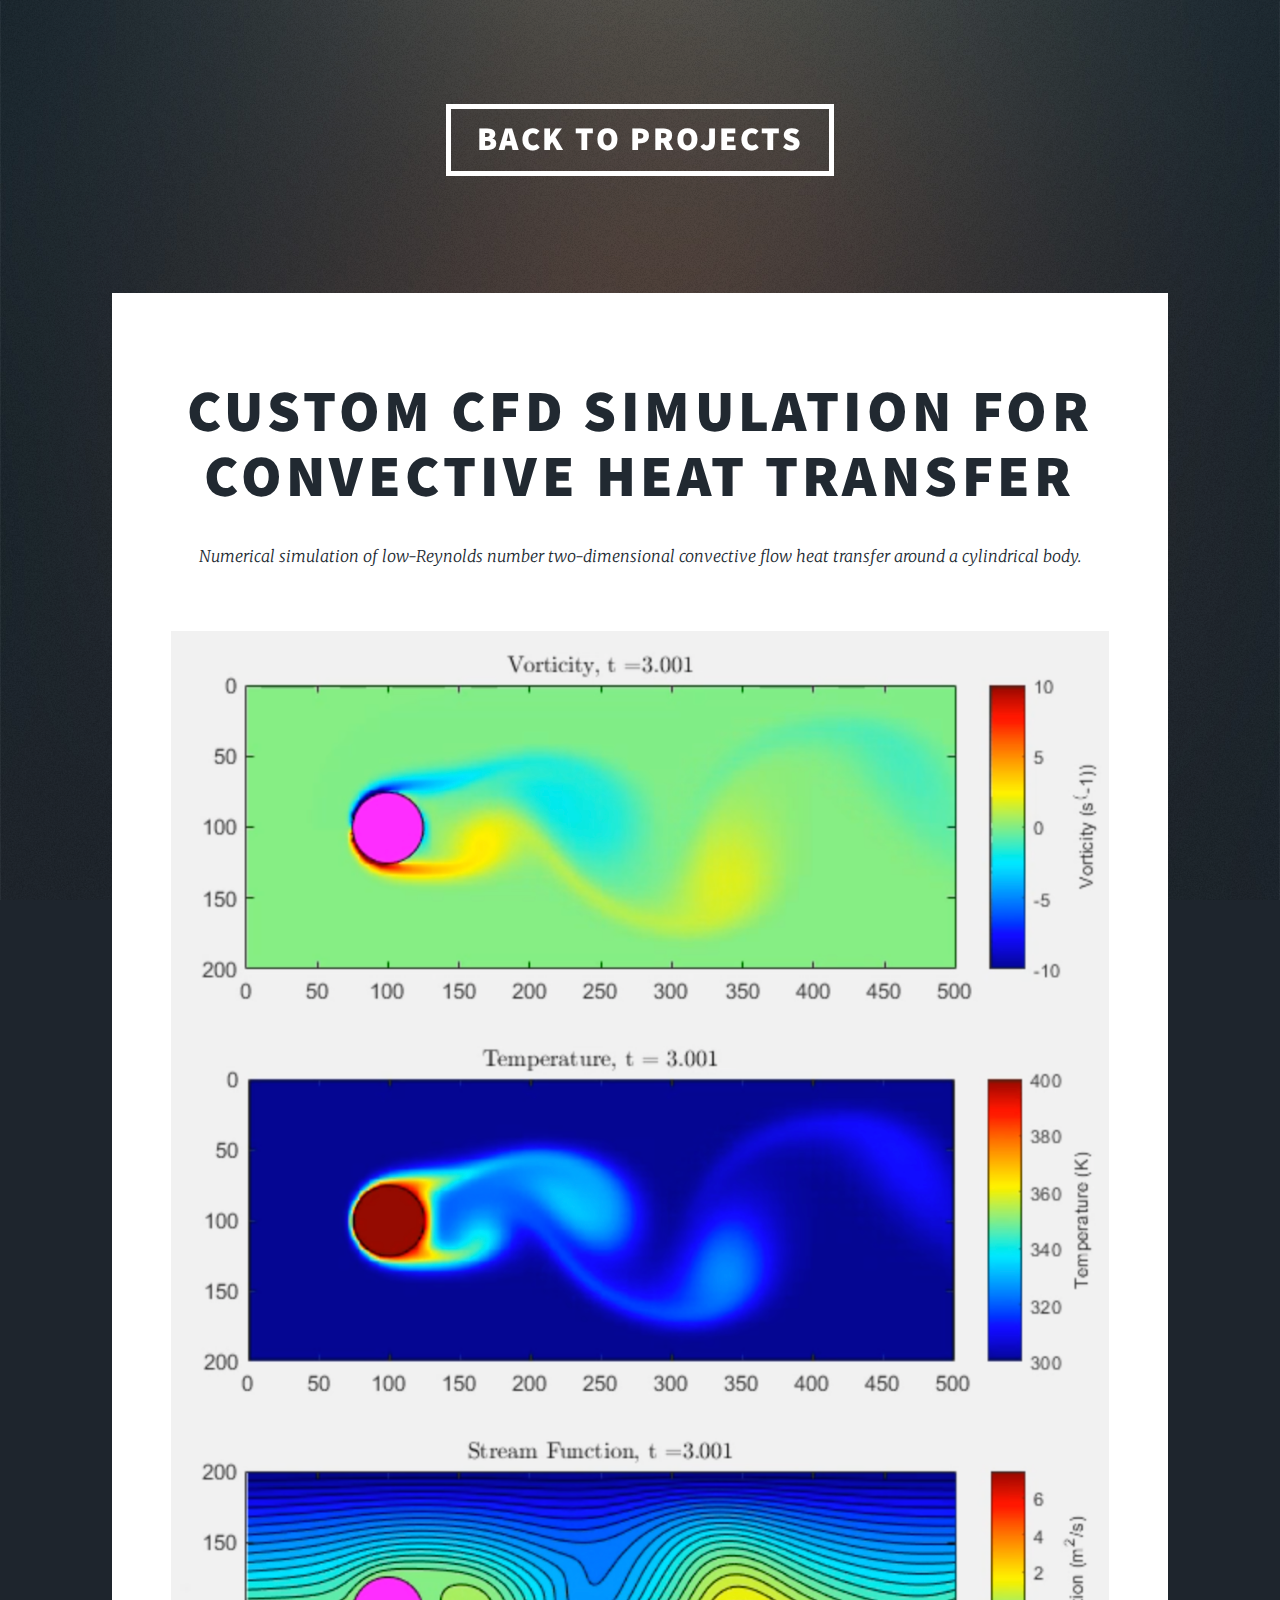
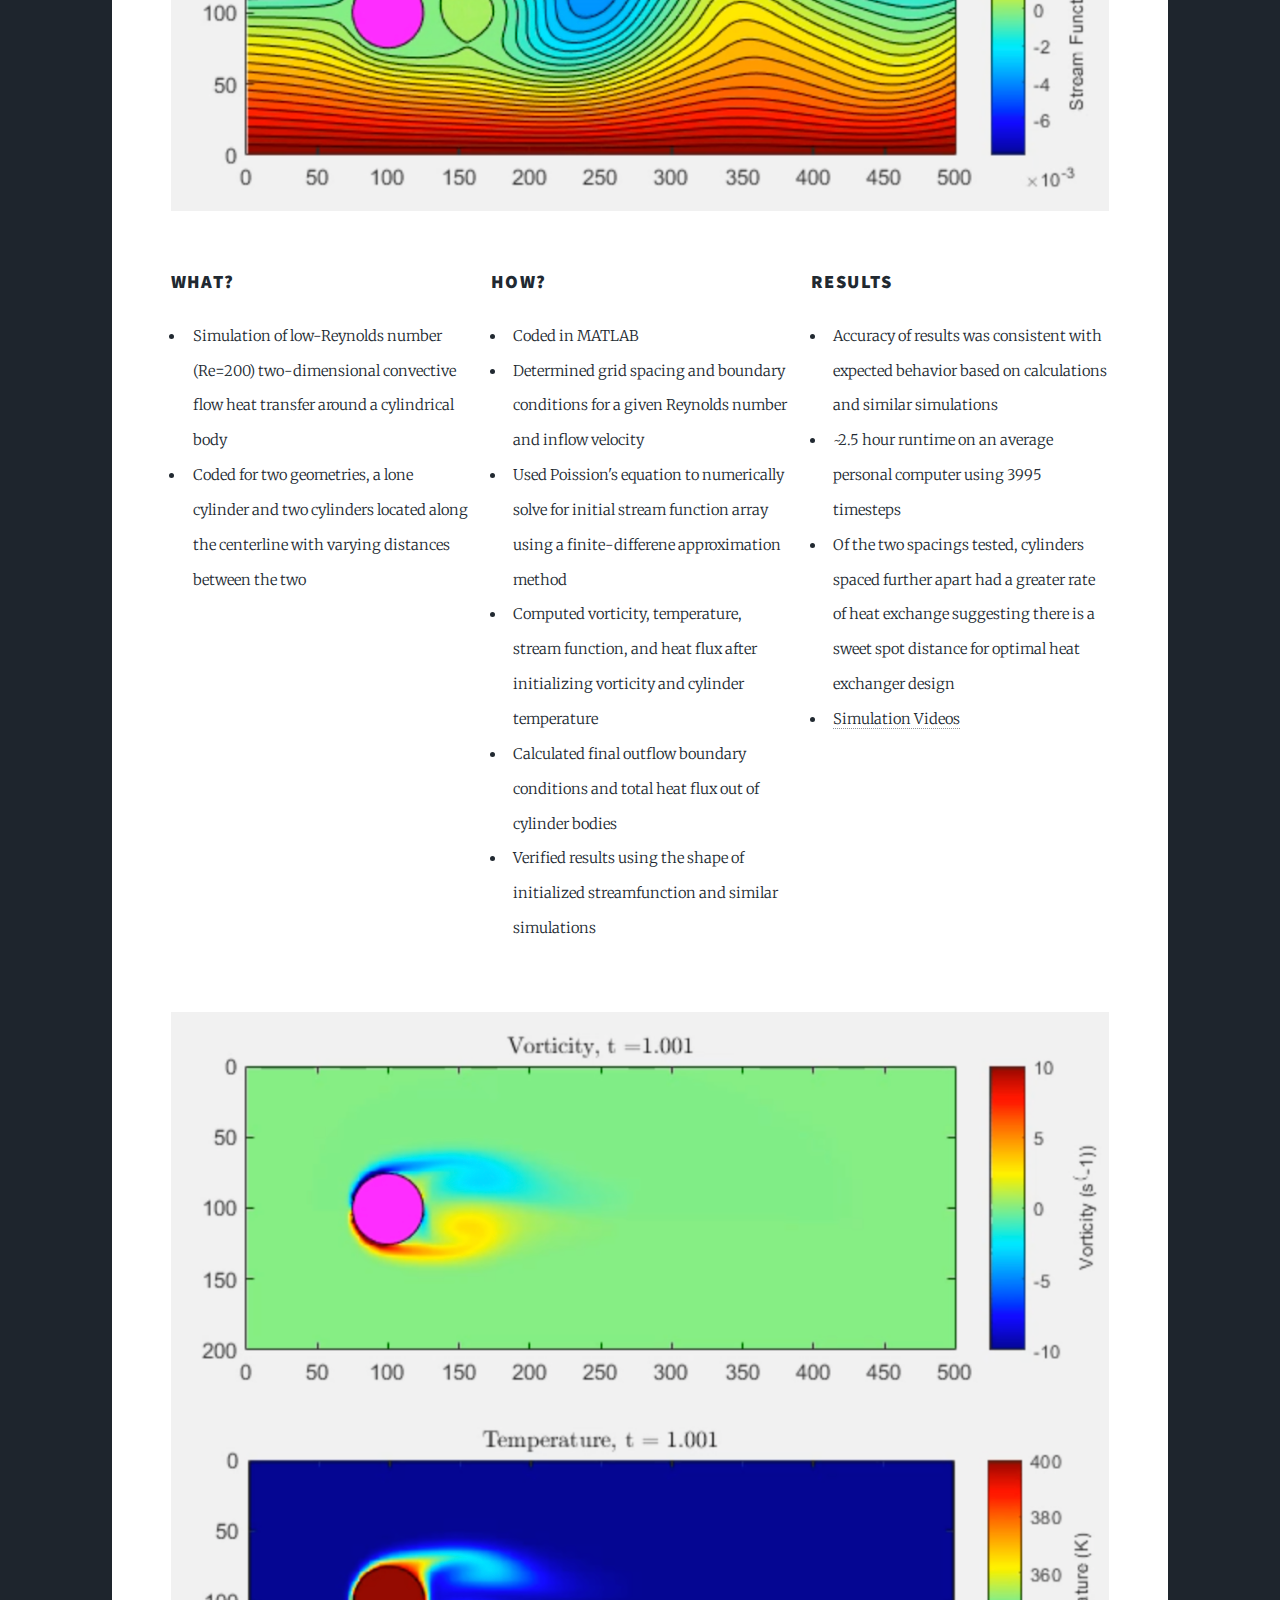
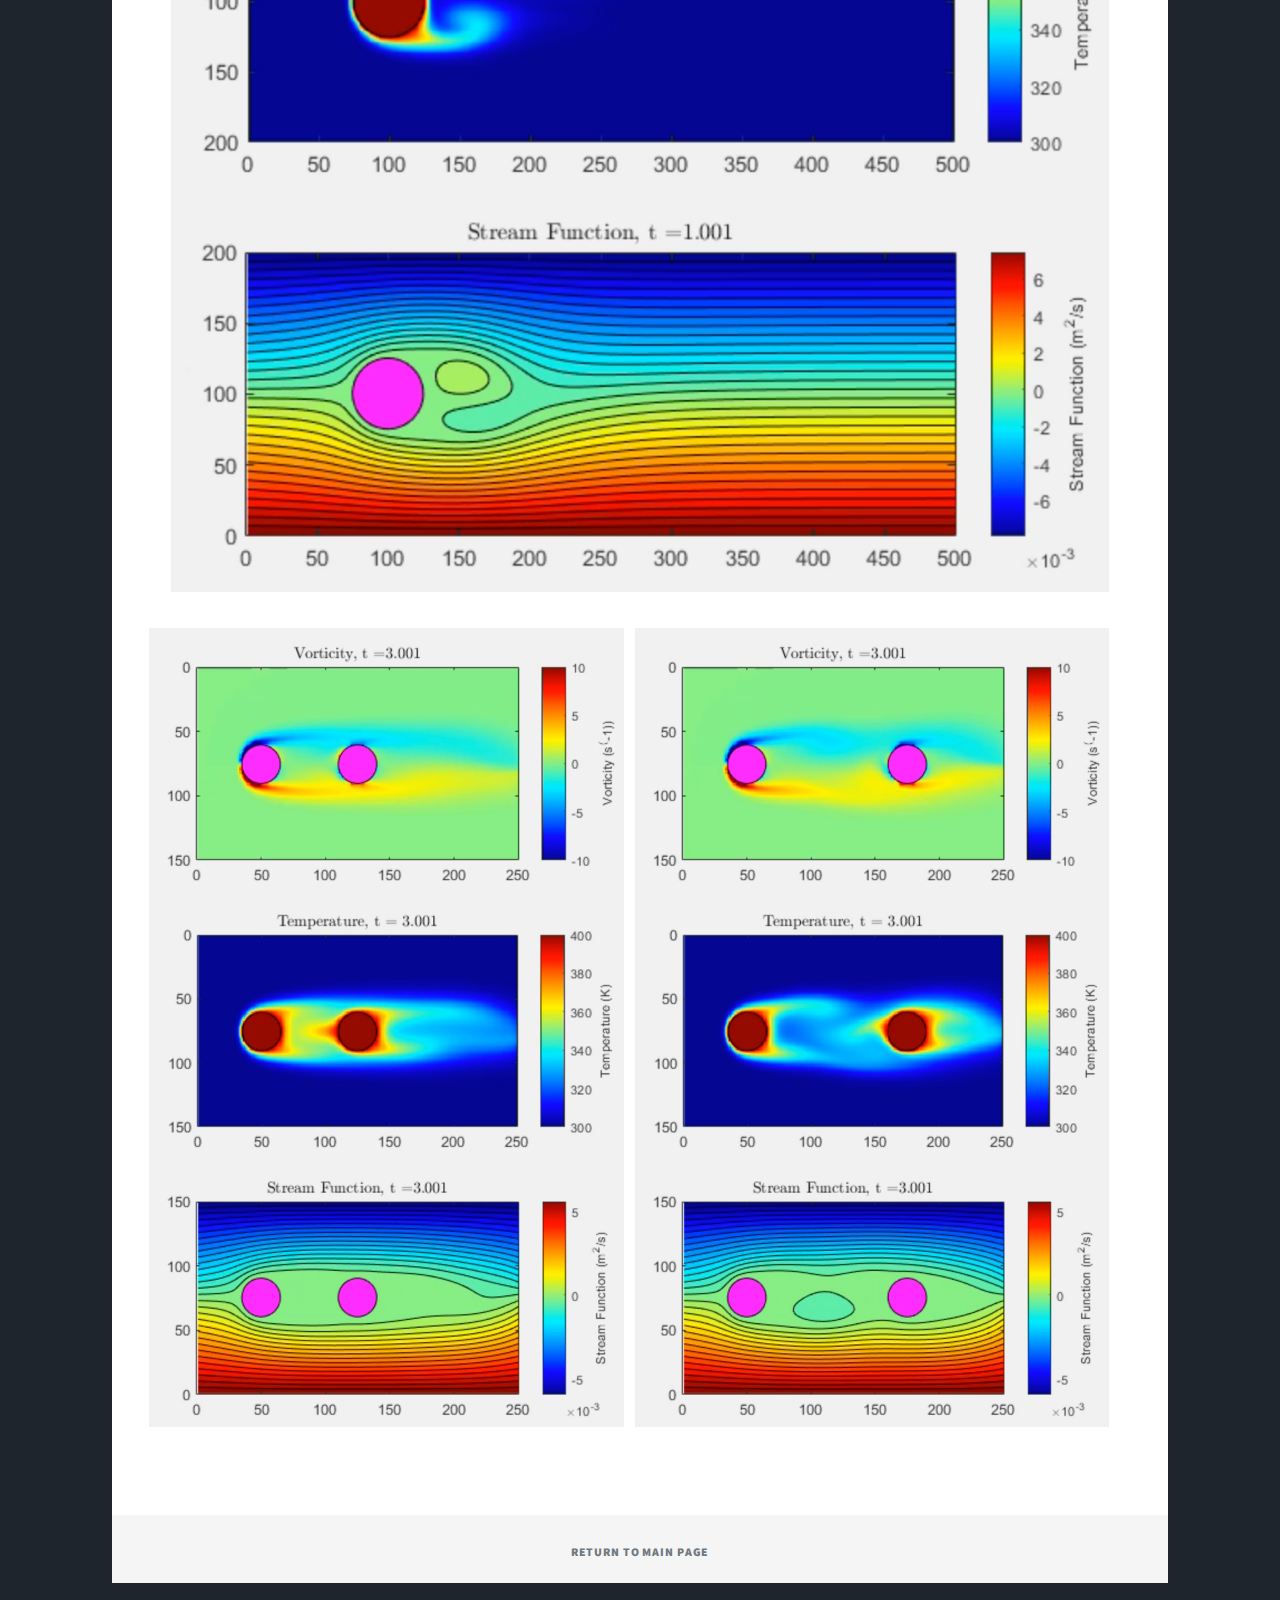
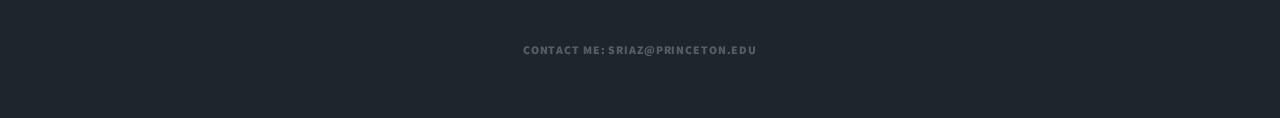
==== commit 969ef4a9: "change links to alumni drive" ====
--- a/CFD.html
+++ b/CFD.html
@@ -67,7 +67,7 @@
 											<li>Accuracy of results was consistent with expected behavior based on calculations and similar simulations</li>
 											<li>~2.5 hour runtime on an average personal computer using 3995 timesteps</li>
 											<li>Of the two spacings tested, cylinders spaced further apart had a greater rate of heat exchange suggesting there is a sweet spot distance for optimal heat exchanger design</li>
-											<li><a href="https://drive.google.com/drive/folders/1u7-xVvU9gEZfd0DaoTdD0vMTlYi9WQLC?usp=drive_link">Simulation Videos</a></li>
+											<li><a href="https://drive.google.com/drive/folders/1cDnIe5CkNBcdi3zUj22H4oJS9q6oAXtA?usp=sharing">Simulation Videos</a></li>
 										</ul>					
 									</div>	
 									<span class="image fit"><img src="Heat Transfer CFD\normal1.png" alt="Single cylinder simulation at t=1s" onclick="enlargeImage(this)" /></span>
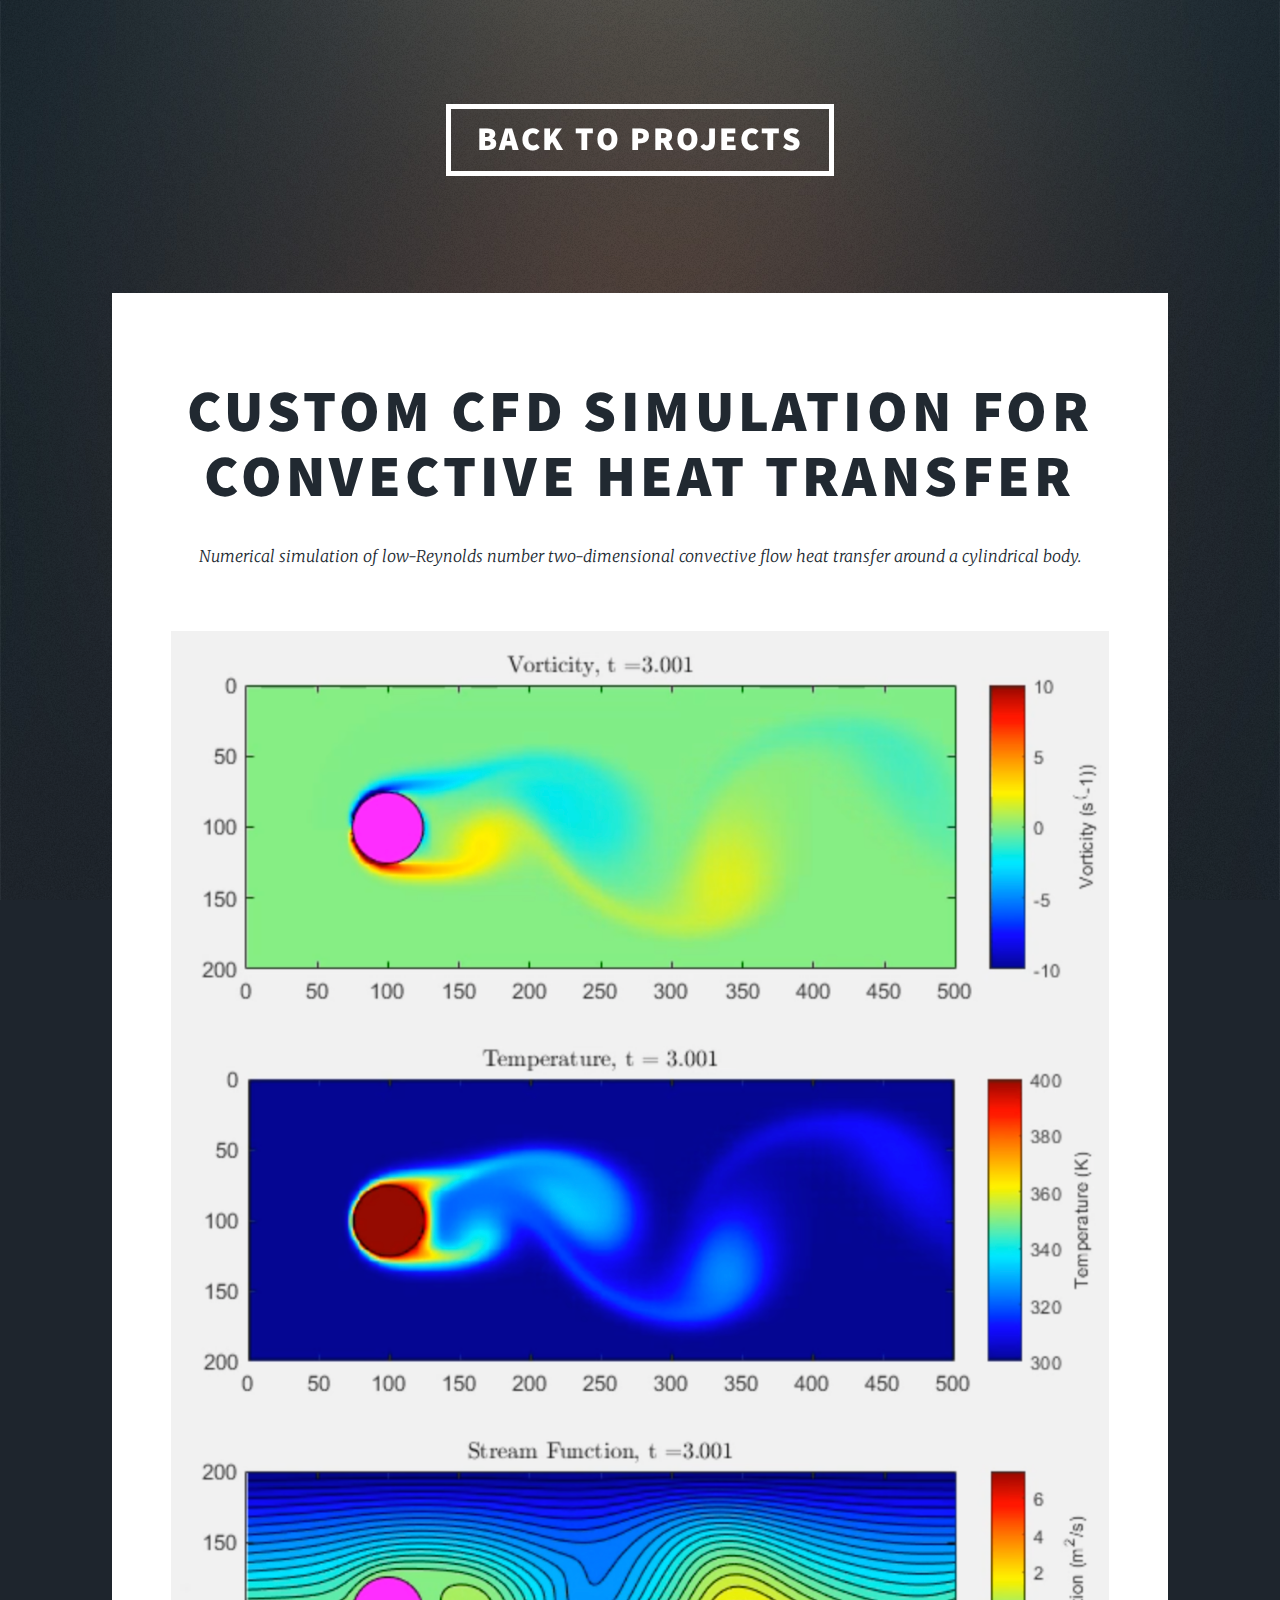
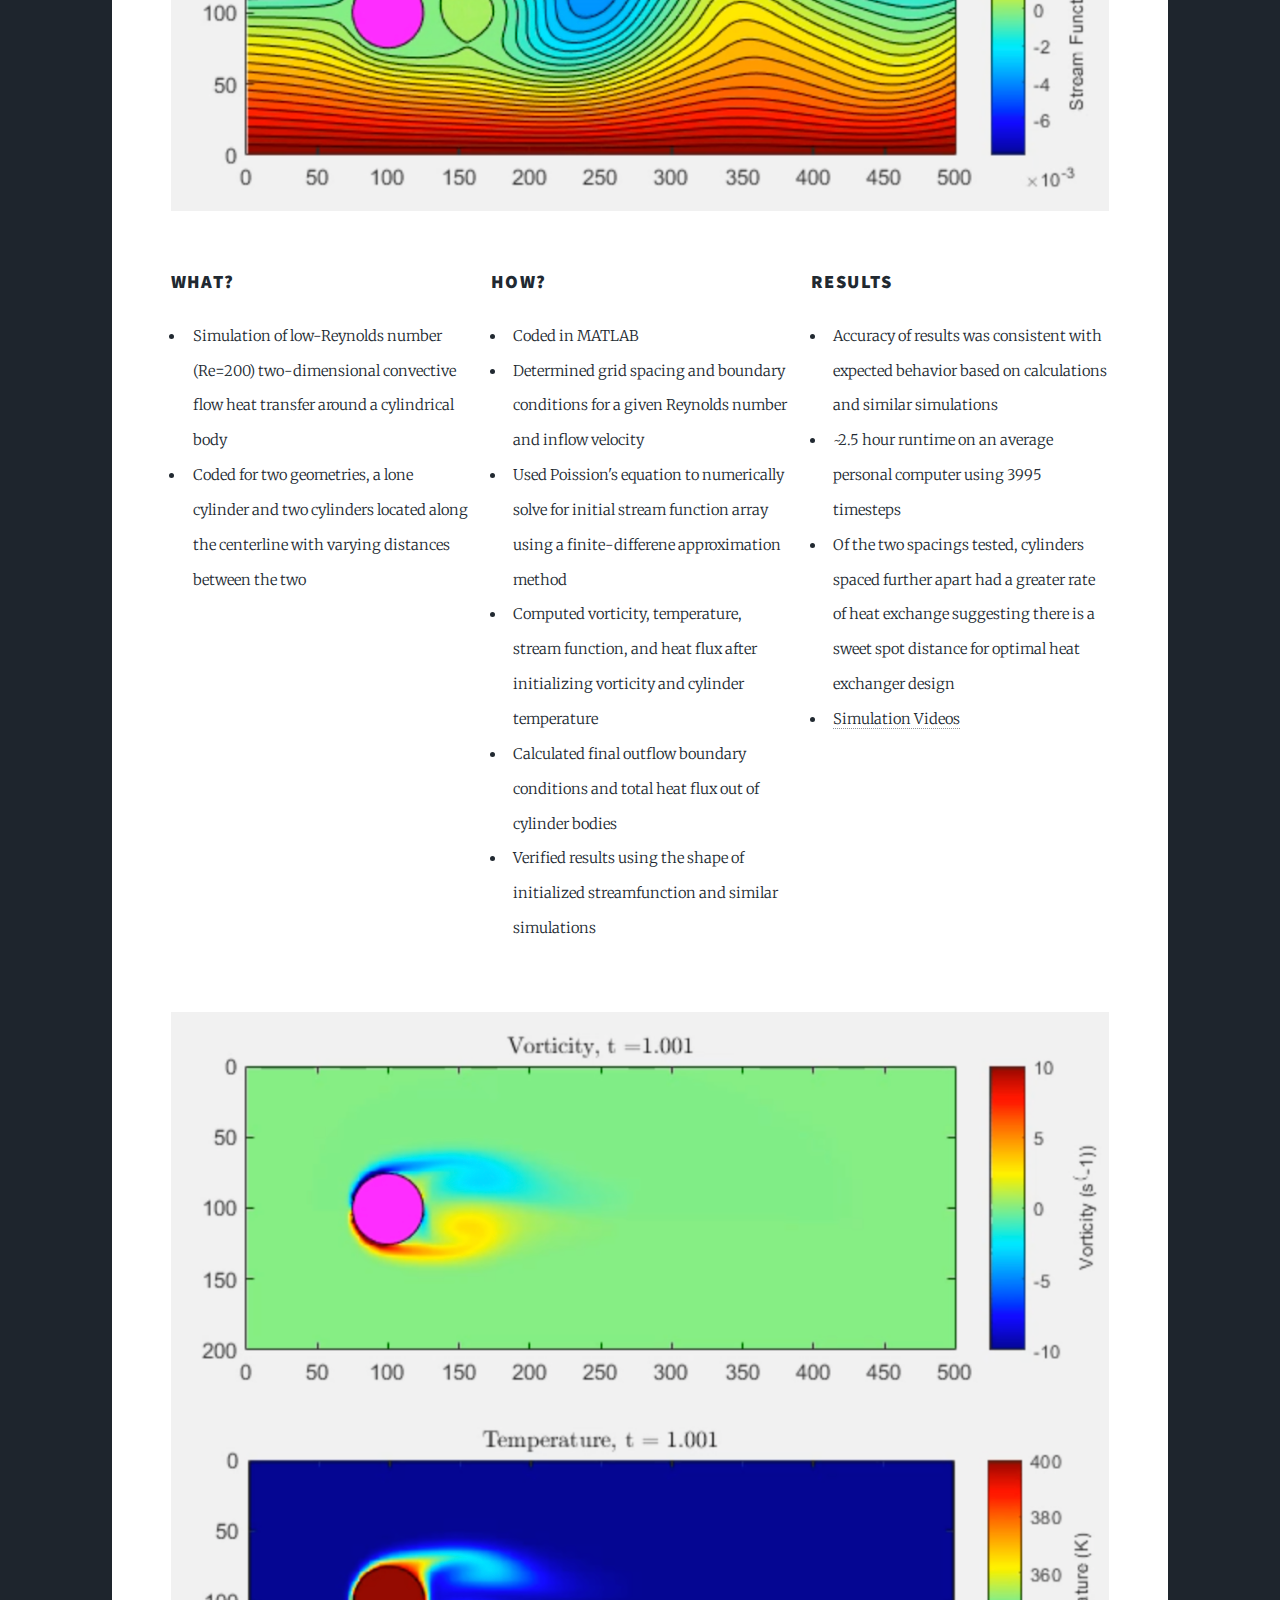
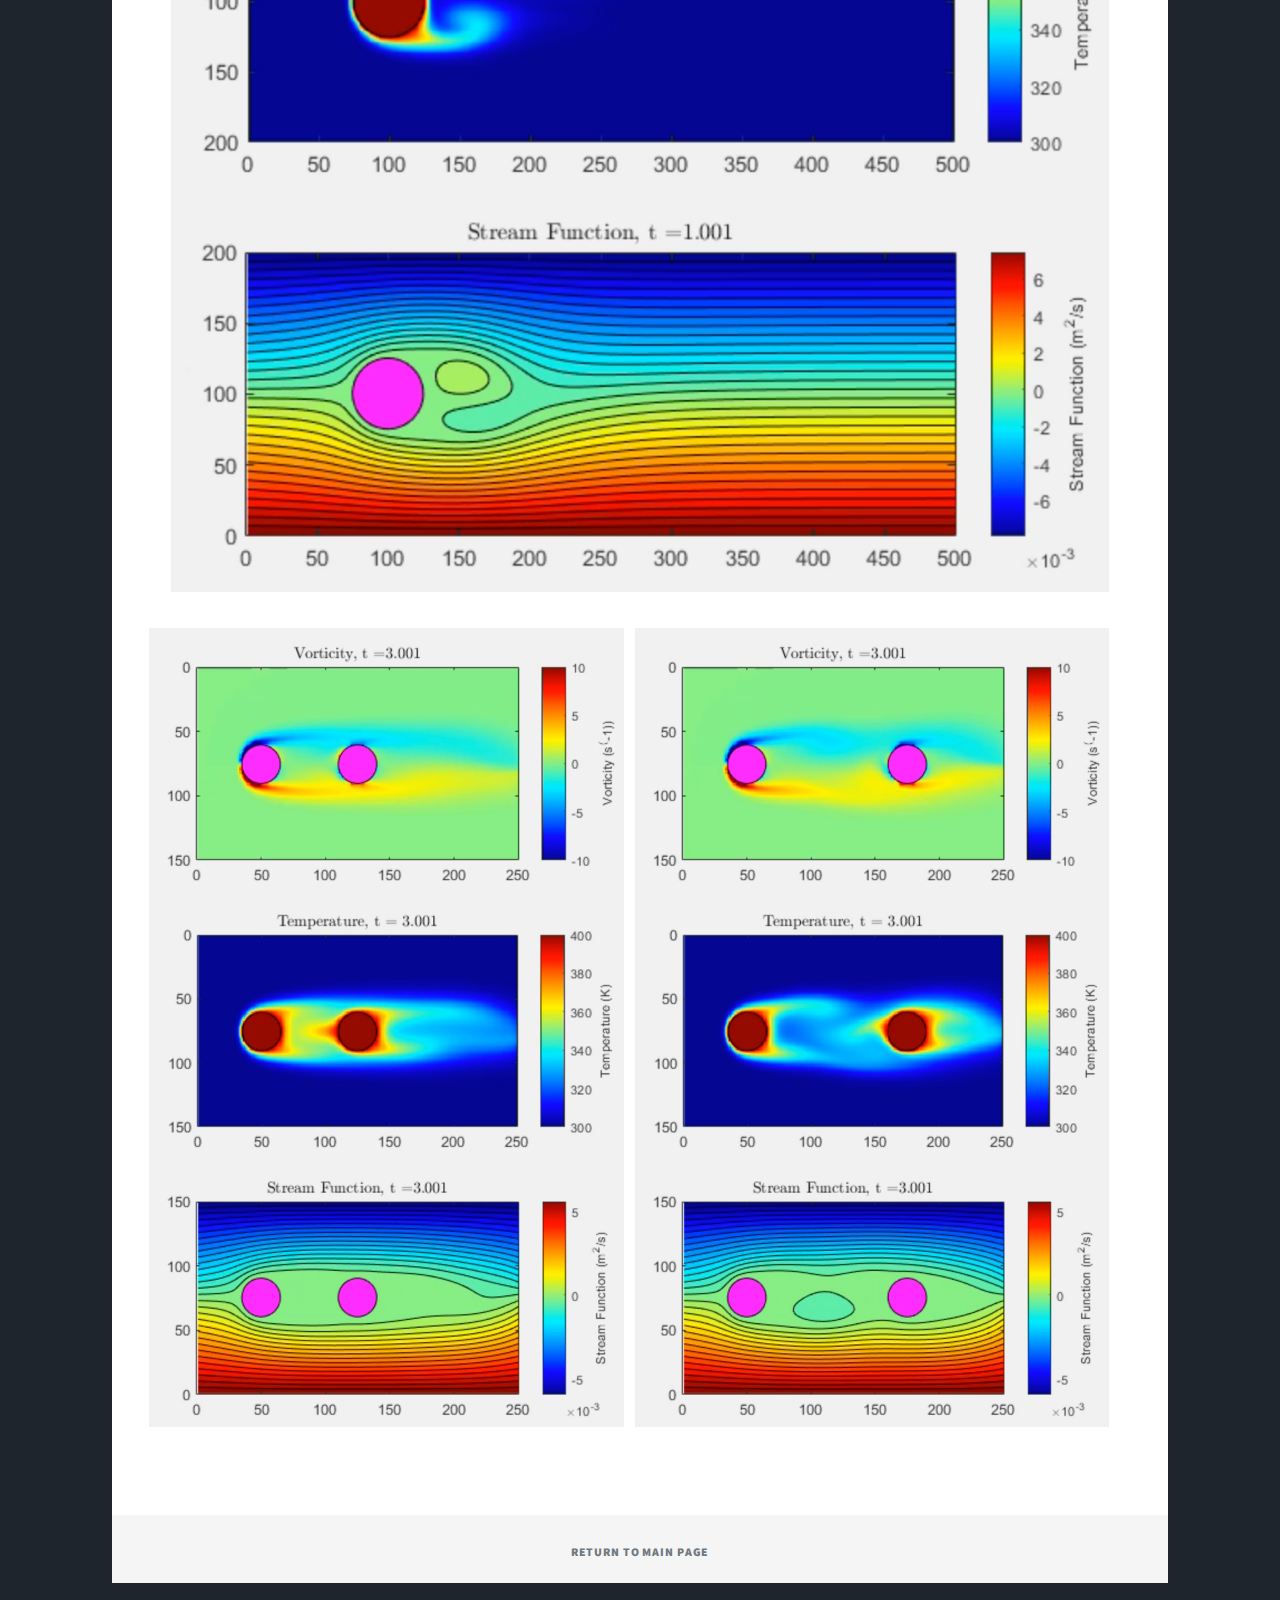
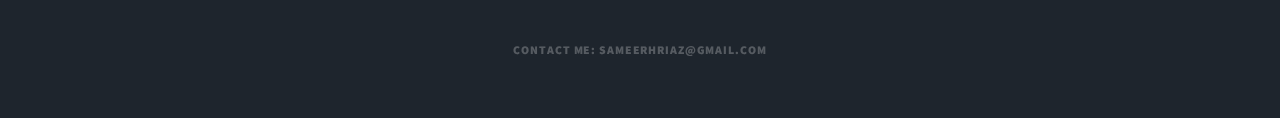
==== commit 281cf396: "email switch to professional gmail" ====
--- a/CFD.html
+++ b/CFD.html
@@ -94,7 +94,7 @@
 			
 				<!-- Copyright -->
 					<div id="copyright">
-						<ul>Contact Me:  sriaz@princeton.edu</ul>
+						<ul>Contact Me:  sameerhriaz@gmail.com</ul>
 					</div>
 
 			</div>
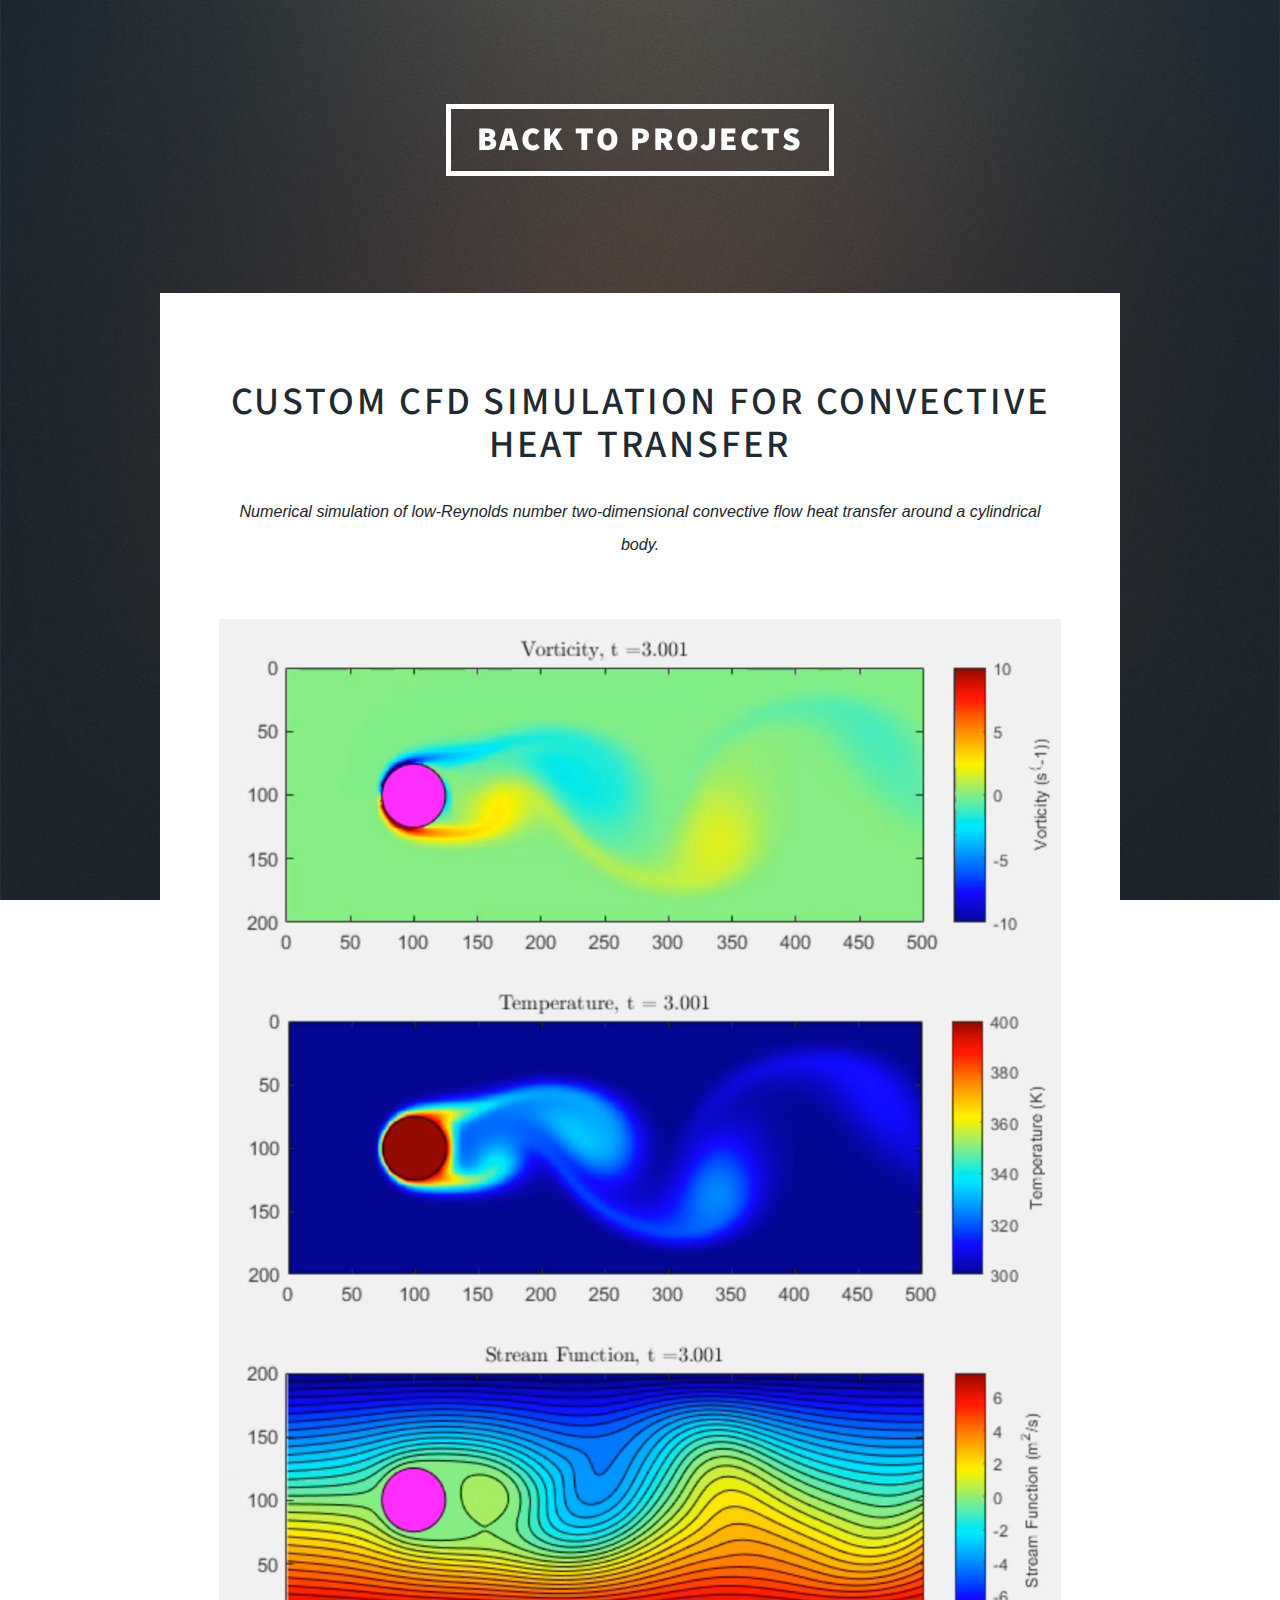
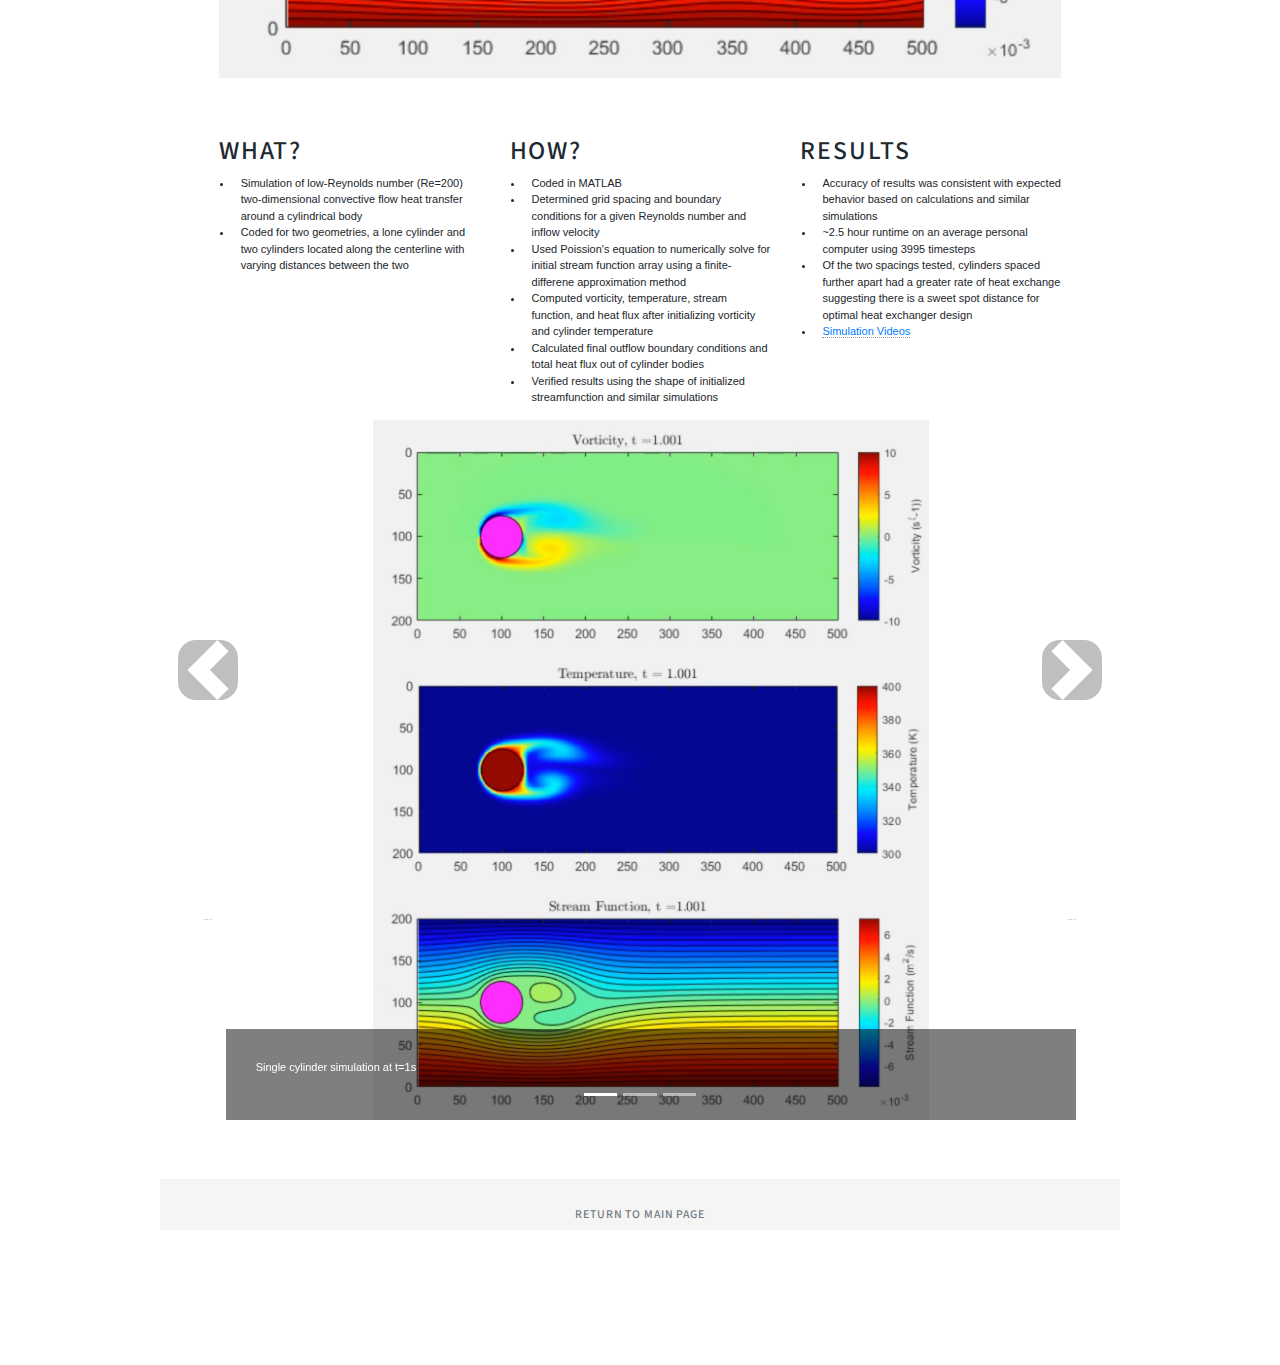
==== commit 40f423bc: "Overhauled sizing and added picture carousels. Made changes locally and copy and pasted full files" ====
--- a/CFD.html
+++ b/CFD.html
@@ -11,6 +11,68 @@
 		<meta name="viewport" content="width=device-width, initial-scale=0.75, user-scalable=no" />
 		<link rel="stylesheet" href="assets/css/main.css" />
 		<noscript><link rel="stylesheet" href="assets/css/noscript.css" /></noscript>
+				<!-- Carousel CSS -->
+				<link href="https://stackpath.bootstrapcdn.com/bootstrap/4.5.2/css/bootstrap.min.css" rel="stylesheet">
+				<style>
+				.carousel-control-prev,
+				.carousel-control-next {
+					position: absolute;
+		
+					width: 1%; /* Adjust the width of the control area */
+					height: 500px; /* Fixed height */
+					display: flex;
+					align-items: center;
+					justify-content: center;
+				}
+		
+				.carousel-control-prev-icon,
+				.carousel-control-next-icon {
+					background-color: rgba(0, 0, 0, 0.5); /* Semi-transparent black background */
+					border-radius: 30%; /* Rounded corners */
+					padding: 30px; /* Padding around the icon */
+				}
+		
+				.carousel-control-prev {
+					left: 0;
+				}
+		
+				.carousel-control-next {
+					right: 0;
+				}
+				.carousel-item {
+					height: 700px;
+				}
+				.carousel-item img {
+					width: 100%;
+					height: 100%;
+					object-fit: scale-down;
+				
+				}
+				.carousel {
+				position: relative;
+				width: 100%;
+				max-width: 100%; /* Ensure the carousel does not exceed the width of its container */
+				}
+		
+		
+				.carousel-caption {
+					background-color: rgba(0, 0, 0, 0.5); /* Semi-transparent background for better readability */
+					bottom: 0; /* Position at the bottom */
+					left: 0;
+					right: 0;
+					padding: 30px; /* Padding around the text */
+				}
+		
+				#main {
+					width: 75%;
+					font-size: .75rem; /* Decrease the font size */
+					padding: 0px;
+		
+				}
+				#footer{ 
+					width: 75%
+				}
+		</style>
 	</head>
 	<body class="is-preload">
 
@@ -29,7 +91,7 @@
 						<!-- Post -->
 							<section class="post">
 								<header class="major">
-									<h1>Custom CFD Simulation For Convective Heat Transfer</h1>
+									<h1 style="font-size: 3.5em">Custom CFD Simulation For Convective Heat Transfer</h1>
 									<p>Numerical simulation of low-Reynolds number two-dimensional convective flow heat transfer around a cylindrical body.</p>
 								</header>
 								<div class="image main"><img src="Heat Transfer CFD\normal2.png" alt="Single cylinder simulation at t=3s"" onclick="enlargeImage(this)" /></div>
@@ -67,16 +129,46 @@
 											<li>Accuracy of results was consistent with expected behavior based on calculations and similar simulations</li>
 											<li>~2.5 hour runtime on an average personal computer using 3995 timesteps</li>
 											<li>Of the two spacings tested, cylinders spaced further apart had a greater rate of heat exchange suggesting there is a sweet spot distance for optimal heat exchanger design</li>
-											<li><a href="https://drive.google.com/drive/folders/1cDnIe5CkNBcdi3zUj22H4oJS9q6oAXtA?usp=sharing">Simulation Videos</a></li>
+											<li><a href="https://drive.google.com/drive/folders/1u7-xVvU9gEZfd0DaoTdD0vMTlYi9WQLC?usp=drive_link">Simulation Videos</a></li>
 										</ul>					
 									</div>	
-									<span class="image fit"><img src="Heat Transfer CFD\normal1.png" alt="Single cylinder simulation at t=1s" onclick="enlargeImage(this)" /></span>
-
-									<div class="box alt">
-											<div class="row gtr-50 gtr-uniform">
-												<div class="col-6"><span class="image fit"><img src="Heat Transfer CFD\closesim.png"" alt="Simulation for two cylinders 75 gridspaces apart at t=3s" onclick="enlargeImage(this)" /></span></div>
-												<div class="col-6"><span class="image fit"><img src="Heat Transfer CFD\longsim.png" alt="Simulation for two cylinders 125 gridspaces apart at t=3s" onclick="enlargeImage(this)" /></span></div>
-									
+
+									<div id="carouselExampleIndicators" class="carousel slide" data-ride="carousel">
+										<ol class="carousel-indicators">
+											<li data-target="#carouselExampleIndicators" data-slide-to="0" class="active"></li>
+											<li data-target="#carouselExampleIndicators" data-slide-to="1"></li>
+											<li data-target="#carouselExampleIndicators" data-slide-to="2"></li>
+										</ol>
+										<div class="carousel-inner">
+											<div class="carousel-item active">
+												<img src="Heat Transfer CFD\normal1.png" class="d-block w-100" alt="Single cylinder simulation at t=1s">
+												<div class="carousel-caption d-none d-md-block">
+												<p>Single cylinder simulation at t=1s</p>
+												</div>
+											</div>
+											<div class="carousel-item">
+												<img src="Heat Transfer CFD\closesim.png" class="d-block w-100" alt="Second slide">
+												<div class="carousel-caption d-none d-md-block">
+													<p>Simulation for two cylinders 75 gridspaces apart at t=3s</p>
+													</div>
+											</div>
+											<div class="carousel-item">
+												<img src="Heat Transfer CFD\longsim.png" class="d-block w-100" alt="Third slide">
+												<div class="carousel-caption d-none d-md-block">
+													<p>Simulation for two cylinders 125 gridspaces apart at t=3s</p>
+													</div>
+											</div>
+										</div>
+										<a class="carousel-control-prev" href="#carouselExampleIndicators" role="button" data-slide="prev">
+											<span class="carousel-control-prev-icon" aria-hidden="true"></span>
+											<span class="sr-only">Previous</span>
+										</a>
+										<a class="carousel-control-next" href="#carouselExampleIndicators" role="button" data-slide="next">
+											<span class="carousel-control-next-icon" aria-hidden="true"></span>
+											<span class="sr-only">Next</span>
+										</a>
+									</div>
+
 								</section>
 
 					</div>
@@ -108,6 +200,10 @@
 			<script src="assets/js/util.js"></script>
 			<script src="assets/js/main.js"></script>
 			<script src="assets/js/enlargeimage.js"></script>
+			<script src="https://code.jquery.com/jquery-3.5.1.slim.min.js"></script>
+			<script src="https://cdn.jsdelivr.net/npm/@popperjs/core@2.9.2/dist/umd/popper.min.js"></script>
+			<script src="https://stackpath.bootstrapcdn.com/bootstrap/4.5.2/js/bootstrap.min.js"></script>
+
 
 	</body>
 </html>